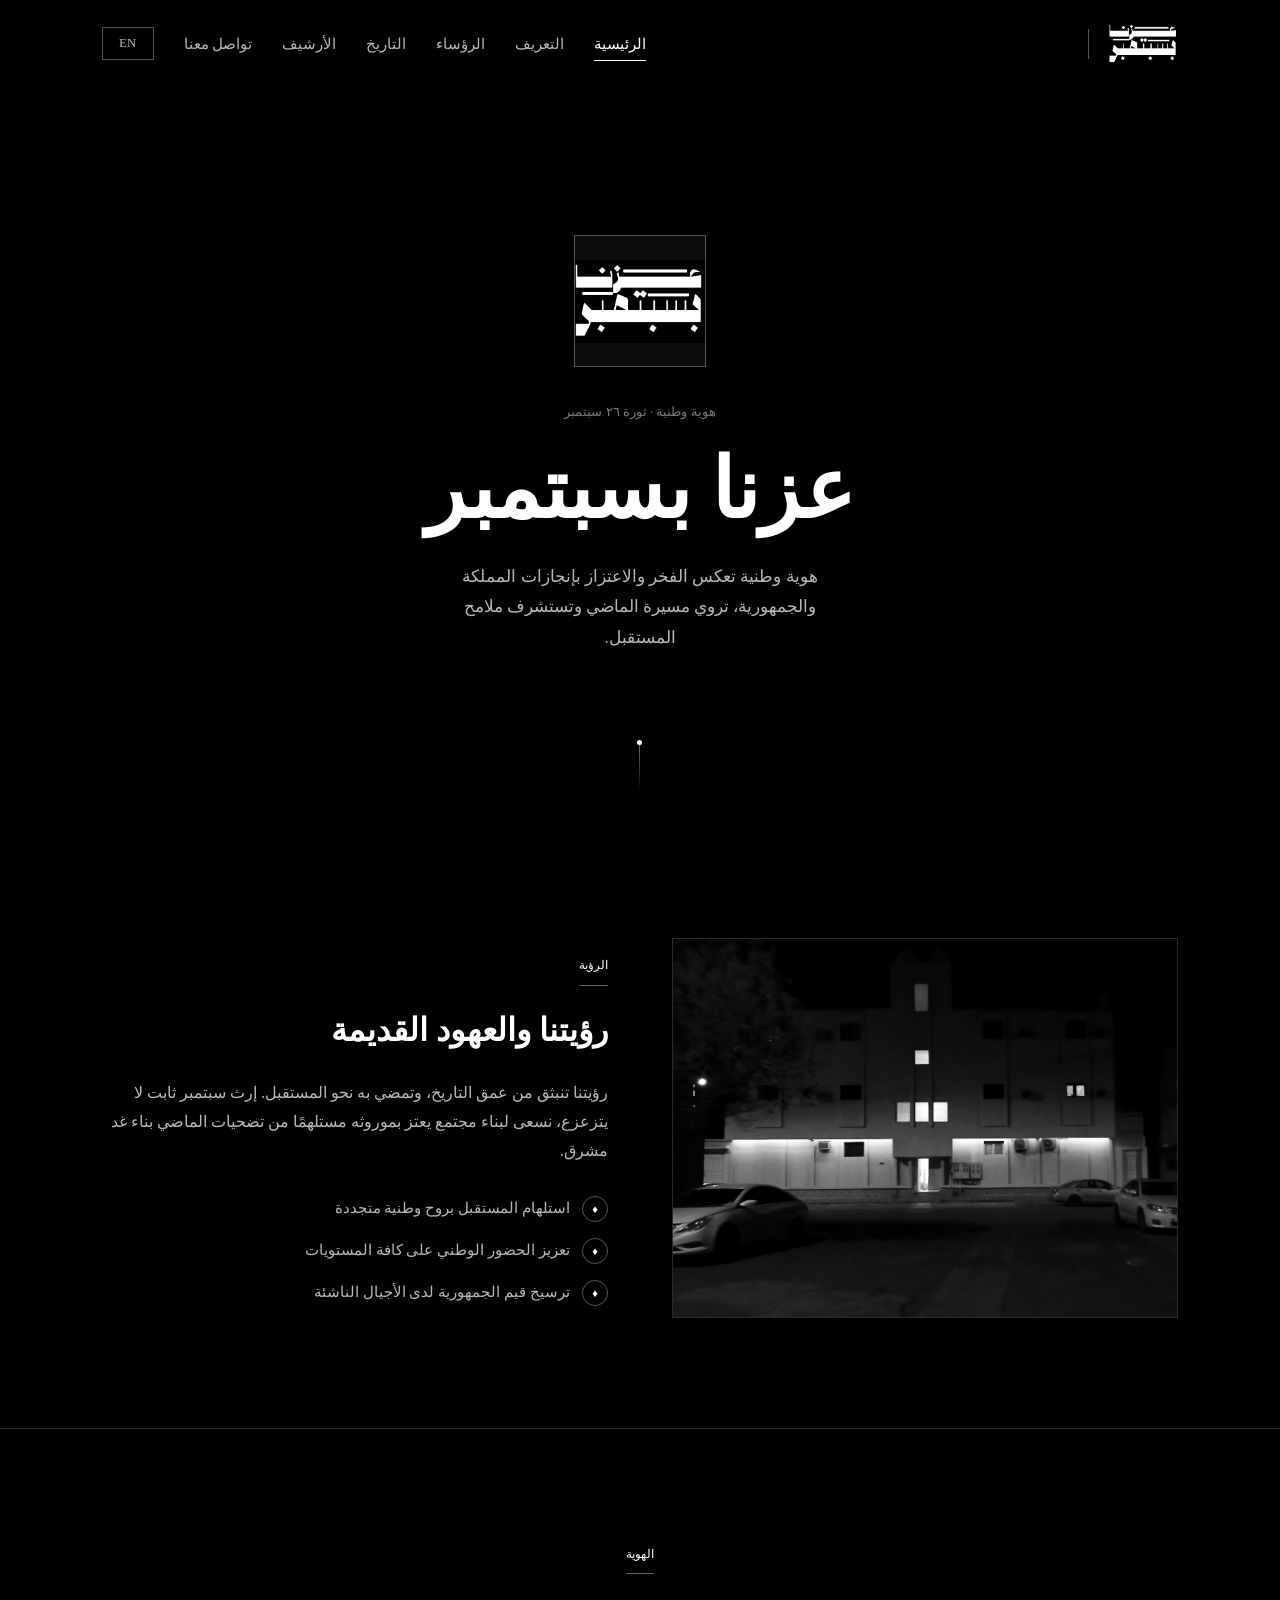
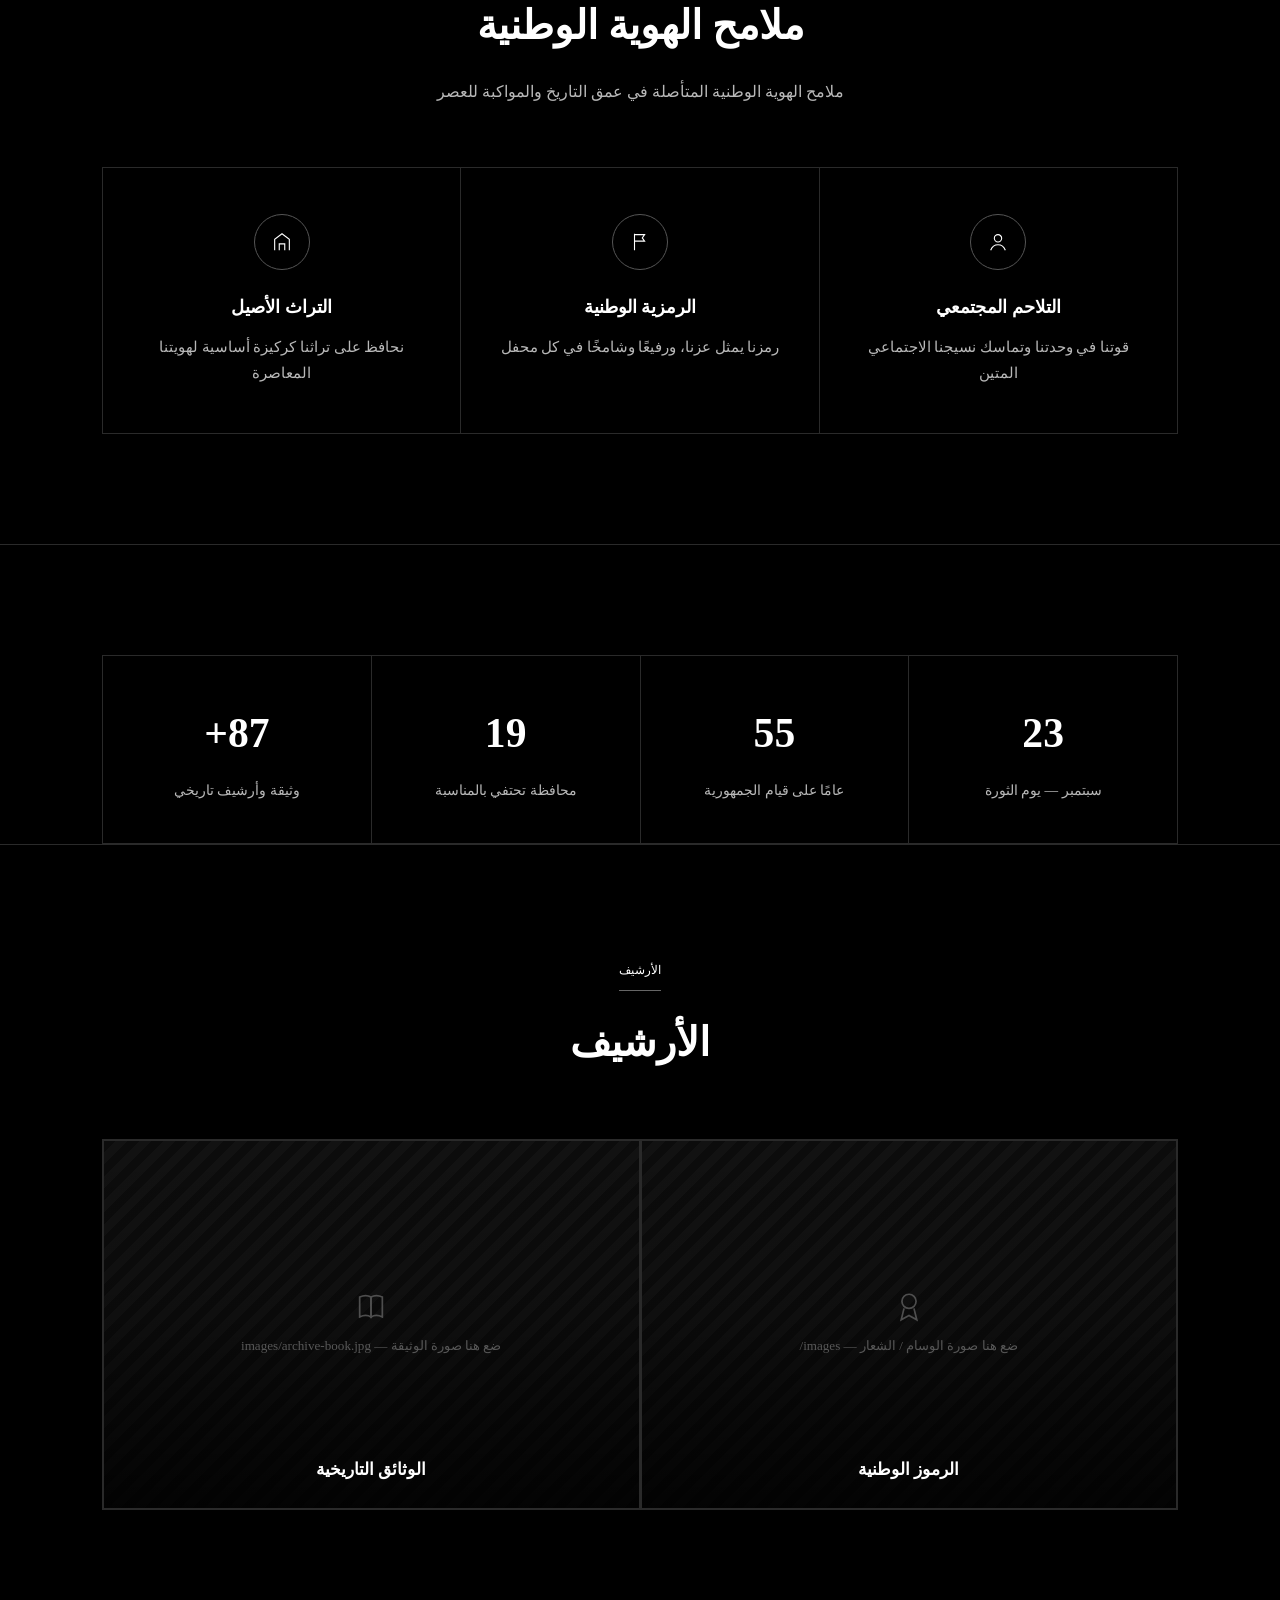
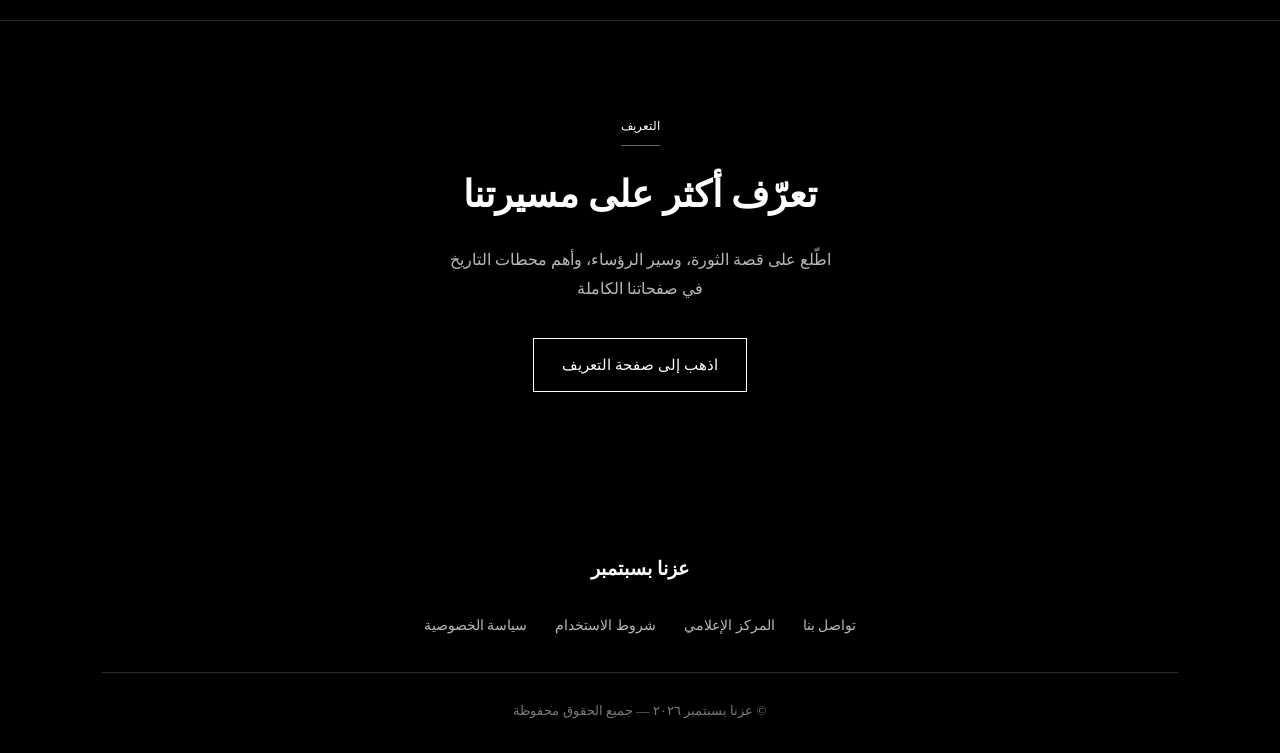
==== index.html @ acb082b2 "Add files via upload" ====
<!DOCTYPE html>
<html lang="ar" dir="rtl">
<head>
<meta charset="UTF-8">
<meta name="viewport" content="width=device-width, initial-scale=1.0">
<title data-ar="عزنا بسبتمبر" data-en="Our September Pride">عزنا بسبتمبر</title>
<meta name="description"
      data-ar="عزنا بسبتمبر — هوية وطنية تعكس الفخر والاعتزاز بإنجازات المملكة والجمهورية, تروي مسيرة الماضي وتستشرف ملامح المستقبل"
      data-en="Our September Pride — a national identity reflecting pride in the achievements of the revolution and the kingdom, telling the story of the past and looking to the future"
      content="عزنا بسبتمبر — هوية وطنية تعكس الفخر والاعتزاز بإنجازات المملكة والجمهورية, تروي مسيرة الماضي وتستشرف ملامح المستقبل">
<link rel="stylesheet" href="css/style.css">
<script>
(function(){
  var ICONS = {
    building: '<rect x="3" y="9" width="18" height="12"/><path d="M3 9 12 3l9 6"/>',
    medal: '<circle cx="12" cy="8" r="5"/><path d="m8.5 13-2 8 5.5-3 5.5 3-2-8"/>',
    book: '<path d="M4 5c3-1.5 5.5-1.5 8 0v14c-2.5-1.5-5-1.5-8 0Z"/><path d="M20 5c-3-1.5-5.5-1.5-8 0v14c2.5-1.5 5-1.5 8 0Z"/>',
    flag: '<path d="M6 3v18"/><path d="M6 4h11l-2.5 3.5L17 11H6"/>',
    people: '<path d="M4 21c1.5-4 4.5-6 8-6s6.5 2 8 6"/><circle cx="12" cy="8" r="4"/>',
    doc: '<rect x="3" y="4" width="18" height="16" rx="1"/><path d="M3 15l5-5 4 4 5-6 4 5"/>',
    logo: '<path d="M12 2 3 6v6c0 5 4 8.5 9 10 5-1.5 9-5 9-10V6l-9-4Z"/><path d="m9 12 2 2 4-4"/>',
    person: '<circle cx="12" cy="8" r="4"/><path d="M4 21c1.6-4.5 4.8-7 8-7s6.4 2.5 8 7"/>'
  };
  function svgIcon(key, size){
    var p = ICONS[key] || ICONS.doc;
    var s = size || 34;
    return '<svg viewBox="0 0 24 24" fill="none" stroke="currentColor" stroke-width="1.2" width="' + s + '" height="' + s + '">' + p + '</svg>';
  }
  function lang(){
    return window.currentLang || (localStorage.getItem('site-lang') === 'en' ? 'en' : 'ar');
  }
  /* generic placeholder box: used when a content photo is missing */
  window.imgFallback = function(img, opts){
    opts = opts || {};
    var div = document.createElement('div');
    div.className = 'img-placeholder';
    if (opts.ratio) div.style.aspectRatio = opts.ratio;
    div.innerHTML = svgIcon(opts.icon, 34);
    var span = document.createElement('span');
    span.setAttribute('data-ar', opts.ar || '');
    span.setAttribute('data-en', opts.en || opts.ar || '');
    span.textContent = lang() === 'en' ? (opts.en || opts.ar || '') : (opts.ar || '');
    div.appendChild(span);
    if (img && img.replaceWith) img.replaceWith(div);
  };
  /* small header / hero logo mark: just swap in an icon, no box */
  window.logoFallback = function(img){
    if (img && img.parentElement) img.parentElement.innerHTML = svgIcon('logo', 20);
  };
  /* round president photo: swap in a person icon */
  window.personPhotoFallback = function(img){
    if (img && img.parentElement){
      img.parentElement.innerHTML = svgIcon('person', 40);
      var svg = img.parentElement.querySelector('svg');
      if (svg){ svg.style.margin = '36px auto'; svg.style.display = 'block'; svg.style.color = 'var(--text-dim)'; }
    }
  };
  /* small flag chip: just hide it if the flag image is missing */
  window.flagFallback = function(img){
    if (img && img.parentElement) img.parentElement.style.display = 'none';
  };
  /* hero logo video: fall back to the still image if the clip can't load */
  window.heroVideoFallback = function(video){
    if (video) video.style.display = 'none';
    var img = document.getElementById('hero-logo-img');
    if (img) img.style.display = 'block';
  };
})();
</script>
</head>
<body>

<header class="topbar">
  <div class="wrap header-flex">
    <div class="brand-cluster">
      <a href="index.html" class="brand-logo-link">
        <span class="brand-logo">
          <img src="images/logo.png" alt="شعار عزنا بسبتمبر" data-alt-ar="شعار عزنا بسبتمبر" data-alt-en="Our September Pride logo" loading="lazy"
               onerror="logoFallback(this)">
        </span>
      </a>
      <span class="header-divider" aria-hidden="true"></span>
    </div>

    <div class="nav-cluster">
      <ul class="nav-group">
        <li><a href="index.html" class="nav-link" data-ar="الرئيسية" data-en="Home">الرئيسية</a></li>
        <li><a href="about.html" class="nav-link" data-ar="التعريف" data-en="About">التعريف</a></li>
        <li><a href="presidents.html" class="nav-link" data-ar="الرؤساء" data-en="Presidents">الرؤساء</a></li>
        <li><a href="history.html" class="nav-link" data-ar="التاريخ" data-en="History">التاريخ</a></li>
        <li><a href="archive.html" class="nav-link" data-ar="الأرشيف" data-en="Archive">الأرشيف</a></li>
        <li><a href="contact.html" class="nav-link" data-ar="تواصل معنا" data-en="Contact">تواصل معنا</a></li>
      </ul>
      <button class="lang-toggle" id="lang-toggle" type="button" aria-label="Switch language / تبديل اللغة">EN</button>
      <button class="nav-toggle" aria-label="فتح القائمة" aria-expanded="false"><span></span></button>
    </div>

    <nav class="nav">
      <a href="index.html" class="nav-link" data-ar="الرئيسية" data-en="Home">الرئيسية</a>
      <a href="about.html" class="nav-link" data-ar="التعريف" data-en="About">التعريف</a>
      <a href="presidents.html" class="nav-link" data-ar="الرؤساء" data-en="Presidents">الرؤساء</a>
      <a href="history.html" class="nav-link" data-ar="التاريخ" data-en="History">التاريخ</a>
      <a href="archive.html" class="nav-link" data-ar="الأرشيف" data-en="Archive">الأرشيف</a>
      <a href="contact.html" class="nav-link" data-ar="تواصل معنا" data-en="Contact">تواصل معنا</a>
    </nav>
  </div>
</header>

<main>

  <!-- ---------- hero ---------- -->
  <section class="hero">

    <div class="sparkle-field" data-sparkle-count="14" aria-hidden="true"></div>

    <span class="hero-logo">
      <video class="hero-logo-media" autoplay muted playsinline poster="images/logo.png"
             onerror="heroVideoFallback(this)">
        <source src="images/logo-animation.mp4" type="video/mp4">
      </video>
      <img id="hero-logo-img" class="hero-logo-media" src="images/logo.png" alt="شعار عزنا بسبتمبر"
           data-alt-ar="شعار عزنا بسبتمبر" data-alt-en="Our September Pride logo" style="display:none"
           onerror="imgFallback(this,{icon:'logo',ratio:'1/1',ar:'ضع هنا الشعار (فيديو mp4 أو صورة) — images/logo.png',en:'Add your logo here (mp4 video or image) — images/logo.png'})">
    </span>

    <span class="hero-eyebrow" data-ar="هوية وطنية · ثورة ٢٦ سبتمبر" data-en="National Identity · September 26 Revolution">هوية وطنية · ثورة ٢٦ سبتمبر</span>
    <h1 data-ar="عزنا بسبتمبر" data-en="September Of Glory">عزنا بسبتمبر</h1>
    <p class="lead" data-ar="هوية وطنية تعكس الفخر والاعتزاز بإنجازات المملكة والجمهورية، تروي مسيرة الماضي وتستشرف ملامح المستقبل."
       data-en="A national identity reflecting pride in the achievements of the revolution and the kingdom, telling the story of the past and looking toward the future.">
       هوية وطنية تعكس الفخر والاعتزاز بإنجازات المملكة والجمهورية، تروي مسيرة الماضي وتستشرف ملامح المستقبل.
    </p>
    <span class="hero-scroll" aria-hidden="true"></span>
  </section>

  <!-- ---------- الرؤية ---------- -->
  <section class="section" id="vision">
    <div class="wrap split reveal">
      <div class="split-media">
        <img src="images/vision-building.jpg" alt="مبنى وطني يرمز إلى الجمهورية"
             data-alt-ar="مبنى وطني يرمز إلى الجمهورية" data-alt-en="A national building symbolizing the republic" loading="lazy"
             onerror="imgFallback(this,{icon:'building',ratio:'4/3',ar:'ضع هنا صورة المبنى / الرمز الوطني — images/vision-building.jpg',en:'Add a building / national symbol photo here — images/vision-building.jpg'})">
      </div>
      <div class="split-body">
        <span class="eyebrow" data-ar="الرؤية" data-en="Vision">الرؤية</span>
        <h3 data-ar="رؤيتنا والعهود القديمة" data-en="Our vision springs from the depths of history">رؤيتنا والعهود القديمة</h3>
        <p data-ar="رؤيتنا تنبثق من عمق التاريخ، وتمضي به نحو المستقبل. إرث سبتمبر ثابت لا يتزعزع، نسعى لبناء مجتمع يعتز بموروثه مستلهمًا من تضحيات الماضي بناء غد مشرق."
           data-en="Our vision springs from the depths of history and carries it forward into the future. The legacy of September stands firm and unshaken; we strive to build a society proud of its heritage, drawing on the sacrifices of the past to build a brighter tomorrow.">
           رؤيتنا تنبثق من عمق التاريخ، وتمضي به نحو المستقبل. إرث سبتمبر ثابت لا يتزعزع، نسعى لبناء مجتمع يعتز بموروثه مستلهمًا من تضحيات الماضي بناء غد مشرق.
        </p>
        <ul class="check-list">
          <li><span class="dot">♦</span><span data-ar="استلهام المستقبل بروح وطنية متجددة" data-en="Shaping the future with a renewed national spirit">استلهام المستقبل بروح وطنية متجددة</span></li>
          <li><span class="dot">♦</span><span data-ar="تعزيز الحضور الوطني على كافة المستويات" data-en="Strengthening national presence at every level">تعزيز الحضور الوطني على كافة المستويات</span></li>
          <li><span class="dot">♦</span><span data-ar="ترسيخ قيم الجمهورية لدى الأجيال الناشئة" data-en="Instilling republican values in the rising generations">ترسيخ قيم الجمهورية لدى الأجيال الناشئة</span></li>
        </ul>
      </div>
    </div>
  </section>

  <!-- ---------- الهوية ---------- -->
  <section class="section" id="identity">
    <div class="wrap">
      <div class="section-head reveal">
        <span class="eyebrow" data-ar="الهوية" data-en="Identity">الهوية</span>
        <h2 data-ar="ملامح الهوية الوطنية" data-en="Features of National Identity">ملامح الهوية الوطنية</h2>
        <p data-ar="ملامح الهوية الوطنية المتأصلة في عمق التاريخ والمواكبة للعصر" data-en="Features of a national identity rooted deep in history and in step with the times">ملامح الهوية الوطنية المتأصلة في عمق التاريخ والمواكبة للعصر</p>
      </div>

      <div class="grid-3 reveal-stagger">
        <div class="card">
          <div class="card-icon">
            <svg viewBox="0 0 24 24" fill="none" stroke="currentColor" stroke-width="1.2"><path d="M12 12a4 4 0 1 0 0-8 4 4 0 0 0 0 8Z"/><path d="M4 21c1.5-4 4.5-6 8-6s6.5 2 8 6"/></svg>
          </div>
          <h3 data-ar="التلاحم المجتمعي" data-en="Social Cohesion">التلاحم المجتمعي</h3>
          <p data-ar="قوتنا في وحدتنا وتماسك نسيجنا الاجتماعي المتين" data-en="Our strength lies in our unity and the resilience of our social fabric">قوتنا في وحدتنا وتماسك نسيجنا الاجتماعي المتين</p>
        </div>
        <div class="card">
          <div class="card-icon">
            <svg viewBox="0 0 24 24" fill="none" stroke="currentColor" stroke-width="1.2"><path d="M6 3v18"/><path d="M6 4h11l-2.5 3.5L17 11H6"/></svg>
          </div>
          <h3 data-ar="الرمزية الوطنية" data-en="National Symbolism">الرمزية الوطنية</h3>
          <p data-ar="رمزنا يمثل عزنا، ورفيعًا وشامخًا في كل محفل" data-en="Our emblem represents our pride, held high and proud on every occasion">رمزنا يمثل عزنا، ورفيعًا وشامخًا في كل محفل</p>
        </div>
        <div class="card">
          <div class="card-icon">
            <svg viewBox="0 0 24 24" fill="none" stroke="currentColor" stroke-width="1.2"><path d="M4 21V9l8-6 8 6v12"/><path d="M9 21v-7h6v7"/></svg>
          </div>
          <h3 data-ar="التراث الأصيل" data-en="Authentic Heritage">التراث الأصيل</h3>
          <p data-ar="نحافظ على تراثنا كركيزة أساسية لهويتنا المعاصرة" data-en="We preserve our heritage as a cornerstone of our contemporary identity">نحافظ على تراثنا كركيزة أساسية لهويتنا المعاصرة</p>
        </div>
      </div>
    </div>
  </section>

  <!-- ---------- stats ---------- -->
  <section class="section" style="padding-bottom:0">
    <div class="wrap reveal">
      <div class="stats">
        <div class="stat">
          <span class="stat-num" data-count="26">٠</span>
          <p class="stat-label" data-ar="سبتمبر — يوم الثورة" data-en="September — Revolution Day">سبتمبر — يوم الثورة</p>
        </div>
        <div class="stat">
          <span class="stat-num" data-count="63">٠</span>
          <p class="stat-label" data-ar="عامًا على قيام الجمهورية" data-en="years since the founding of the Republic">عامًا على قيام الجمهورية</p>
        </div>
        <div class="stat">
          <span class="stat-num" data-count="22">٠</span>
          <p class="stat-label" data-ar="محافظة تحتفي بالمناسبة" data-en="governorates celebrating the occasion">محافظة تحتفي بالمناسبة</p>
        </div>
        <div class="stat">
          <span class="stat-num" data-count="100" data-suffix="+">٠</span>
          <p class="stat-label" data-ar="وثيقة وأرشيف تاريخي" data-en="historical documents and archives">وثيقة وأرشيف تاريخي</p>
        </div>
      </div>
    </div>
  </section>

  <!-- ---------- الأرشيف (معاينة) ---------- -->
  <section class="section" id="archive-preview">
    <div class="wrap">
      <div class="section-head reveal">
        <span class="eyebrow" data-ar="الأرشيف" data-en="Archive">الأرشيف</span>
        <h2 data-ar="الأرشيف" data-en="Archive">الأرشيف</h2>
      </div>

      <div class="grid-2 reveal-stagger">
        <a href="archive.html" class="media-card">
          <img src="images/" alt="الرموز الوطنية" data-alt-ar="الرموز الوطنية" data-alt-en="National Symbols" loading="lazy"
               onerror="imgFallback(this,{icon:'medal',ratio:'16/11',ar:'ضع هنا صورة الوسام / الشعار — images/',en:'Add a medal / emblem photo here — images/am.png'})">
          <span class="media-card-label" data-ar="الرموز الوطنية" data-en="National Symbols">الرموز الوطنية</span>
        </a>
        <a href="archive.html" class="media-card">
          <img src="images/archive-book.jpg" alt="الوثائق التاريخية" data-alt-ar="الوثائق التاريخية" data-alt-en="Historical Documents" loading="lazy"
               onerror="imgFallback(this,{icon:'book',ratio:'16/11',ar:'ضع هنا صورة الوثيقة — images/archive-book.jpg',en:'Add a document photo here — images/archive-book.jpg'})">
          <span class="media-card-label" data-ar="الوثائق التاريخية" data-en="Historical Documents">الوثائق التاريخية</span>
        </a>
      </div>
    </div>
  </section>

  <!-- ---------- CTA ---------- -->
  <section class="cta-band reveal">
    <span class="eyebrow" data-ar="التعريف" data-en="About">التعريف</span>
    <h2 data-ar="تعرّف أكثر على مسيرتنا" data-en="Learn more about our journey">تعرّف أكثر على مسيرتنا</h2>
    <p data-ar="اطّلع على قصة الثورة، وسير الرؤساء، وأهم محطات التاريخ في صفحاتنا الكاملة" data-en="Explore the story of the revolution, the lives of our presidents, and the key milestones of our history in our full pages">اطّلع على قصة الثورة، وسير الرؤساء، وأهم محطات التاريخ في صفحاتنا الكاملة</p>
    <a href="about.html" class="btn btn-accent" data-ar="اذهب إلى صفحة التعريف" data-en="Go to the About page">اذهب إلى صفحة التعريف</a>
  </section>

</main>

<footer>
  <div class="wrap">
    <div class="footer-brand" data-ar="عزنا بسبتمبر" data-en="Our September Pride">عزنا بسبتمبر</div>
    <ul class="footer-links">
      <li><a href="contact.html" data-ar="تواصل بنا" data-en="Contact Us">تواصل بنا</a></li>
      <li><a href="#" data-ar="المركز الإعلامي" data-en="Media Center">المركز الإعلامي</a></li>
      <li><a href="#" data-ar="شروط الاستخدام" data-en="Terms of Use">شروط الاستخدام</a></li>
      <li><a href="#" data-ar="سياسة الخصوصية" data-en="Privacy Policy">سياسة الخصوصية</a></li>
    </ul>
    <div class="footer-bottom" data-ar="© عزنا بسبتمبر ٢٠٢٦ — جميع الحقوق محفوظة" data-en="© Our September Pride 2026 — All rights reserved">© عزنا بسبتمبر ٢٠٢٦ — جميع الحقوق محفوظة</div>
  </div>
</footer>

<script src="js/script.js"></script>
</body>
</html>
---- css/style.css ----
/* ===========================================================
   عزنا بسبتمبر — Shared stylesheet
   =========================================================== */

:root{
  --bg:            #000000;
  --bg-panel:      #0c0c0c;
  --bg-panel-2:    #121212;
  --border:        #2a2a2a;
  --border-hover:  #555555;
  --text:          #ffffff;
  --text-muted:    #b8b8b8;
  --text-dim:      #7a7a7a;
  --accent:        #ffffff;
  --accent-dim:    rgba(255,255,255,.4);

  --font-display: 'Times New Roman', Times, 'Traditional Arabic', serif;
  --font-body:    'Times New Roman', Times, 'Traditional Arabic', serif;

  --container: 1140px;
  --radius: 2px;
  --dur: .6s;
  --ease: cubic-bezier(.22,.8,.28,1);
}

*,*::before,*::after{ box-sizing:border-box; }

html{ scroll-behavior:smooth; }

@media (prefers-reduced-motion: reduce){
  html{ scroll-behavior:auto; }
  *,*::before,*::after{ animation-duration:.001ms !important; animation-iteration-count:1 !important; transition-duration:.001ms !important; scroll-behavior:auto !important; }
}

body{
  margin:0;
  background:var(--bg);
  color:var(--text);
  font-family:var(--font-body);
  font-weight:400;
  line-height:1.8;
  direction:rtl;
  -webkit-font-smoothing:antialiased;
  overflow-x:hidden;
}

img{ max-width:100%; display:block; }

a{ color:inherit; text-decoration:none; }

::selection{ background:var(--accent); color:#0a0a0a; }

:focus-visible{
  outline:2px solid var(--accent);
  outline-offset:3px;
}

.wrap{
  max-width:var(--container);
  margin:0 auto;
  padding:0 32px;
}

h1,h2,h3,h4{
  font-family:var(--font-display);
  font-weight:800;
  margin:0;
  letter-spacing:0;
}

p{ margin:0; }

/* ---------- top bar ---------- */

.topbar{
  position:fixed;
  inset:0 0 auto 0;
  z-index:100;
  background:rgba(0,0,0,.72);
  backdrop-filter:blur(10px);
  -webkit-backdrop-filter:blur(10px);
  border-bottom:1px solid transparent;
  transition:border-color .4s var(--ease), background .4s var(--ease);
}
.topbar.is-scrolled{
  border-bottom-color:var(--border);
  background:rgba(0,0,0,.92);
}

.topbar .wrap{
  height:88px;
}

.header-flex{
  display:flex;
  align-items:center;
  justify-content:space-between;
  gap:20px;
}

.brand-cluster{
  display:flex;
  align-items:center;
  gap:20px;
  flex:none;
}

.brand-logo-link{
  display:flex;
  flex:none;
}
.brand-logo{
  display:inline-flex;
  align-items:center;
}
.brand-logo img{
  display:block;
  height:44px;
  width:auto;
  max-width:170px;
  object-fit:contain;
}
.brand-logo svg{ width:22px; height:22px; color:var(--text-dim); }

.header-divider{
  flex:none;
  width:1px;
  height:30px;
  background:var(--border-hover);
}

.nav-cluster{
  display:flex;
  align-items:center;
  gap:16px;
  flex:none;
}

.nav-group{
  display:flex;
  align-items:center;
  gap:2px;
  list-style:none;
  margin:0; padding:0;
}

.nav-link{
  display:block;
  padding:10px 14px;
  font-size:.92rem;
  color:var(--text-muted);
  border-radius:var(--radius);
  position:relative;
  white-space:nowrap;
  transition:color .25s var(--ease);
}
.nav-link::after{
  content:'';
  position:absolute;
  right:14px; left:14px; bottom:6px;
  height:1px;
  background:var(--accent);
  transform:scaleX(0);
  transform-origin:left;
  transition:transform .35s var(--ease);
}
.nav-link:hover,.nav-link.is-active{ color:var(--text); }
.nav-link:hover::after,.nav-link.is-active::after{ transform:scaleX(1); }

.lang-toggle{
  flex:none;
  border:1px solid var(--border-hover);
  background:transparent;
  color:var(--text-muted);
  font-family:var(--font-display);
  font-size:.8rem;
  letter-spacing:.02em;
  padding:8px 16px;
  cursor:pointer;
  transition:color .25s var(--ease), border-color .25s var(--ease);
}
.lang-toggle:hover{ color:var(--text); border-color:var(--text); }

/* mobile overlay nav — hidden on desktop, replaced by .nav-group */
.nav{
  display:none;
  list-style:none;
  margin:0; padding:0;
}

.nav-toggle{
  display:none;
  flex:none;
  width:40px; height:40px;
  border:1px solid var(--border);
  background:transparent;
  color:var(--text);
  align-items:center;
  justify-content:center;
  cursor:pointer;
}
.nav-toggle span{
  position:relative;
  width:16px; height:1px;
  background:var(--text);
}
.nav-toggle span::before,.nav-toggle span::after{
  content:'';
  position:absolute; right:0; left:0;
  height:1px; background:var(--text);
  transition:transform .3s var(--ease);
}
.nav-toggle span::before{ top:-5px; }
.nav-toggle span::after{ top:5px; }


/* ---------- hero ---------- */

.hero{
  min-height:92vh;
  display:flex;
  flex-direction:column;
  align-items:center;
  justify-content:center;
  text-align:center;
  padding:140px 32px 80px;
  position:relative;
}

/* ---------- gentle falling sparkles (reusable) ----------
   Usage: add  <div class="sparkle-field" data-sparkle-count="14" aria-hidden="true"></div>
   as the FIRST child of any element with position:relative (or add
   position:relative to it) and script.js will populate it with that
   many softly falling, twinkling dots. Keep the count modest (10–18)
   so it stays a quiet accent, not a snowstorm. */
.sparkle-field{
  position:absolute;
  inset:0;
  overflow:hidden;
  pointer-events:none;
  z-index:-1;
}
.sparkle{
  position:absolute;
  top:-4%;
  border-radius:50%;
  background:rgba(255,255,255,.9);
  box-shadow:0 0 6px 1px rgba(255,255,255,.35);
  opacity:0;
  animation-name:sparkle-fall;
  animation-timing-function:linear;
  animation-iteration-count:infinite;
}
@keyframes sparkle-fall{
  0%{ top:-4%; opacity:0; transform:translateX(0) scale(.5); }
  10%{ opacity:.85; }
  50%{ transform:translateX(8px) scale(1); }
  88%{ opacity:.5; }
  100%{ top:104%; opacity:0; transform:translateX(-6px) scale(.75); }
}

.hero-logo{
  width:132px;
  height:132px;
  margin-bottom:34px;
  border:1px solid var(--border-hover);
  display:grid;
  place-items:center;
  overflow:hidden;
  opacity:0;
  animation:rise 1s var(--ease) 0s forwards;
}
.hero-logo-media{
  width:100%;
  height:100%;
  object-fit:contain;
  background:var(--bg-panel);
}

.hero-eyebrow{
  font-size:.8rem;
  color:var(--text-dim);
  margin-bottom:22px;
  opacity:0;
  animation:rise .8s var(--ease) .1s forwards;
}

.hero h1{
  font-size:clamp(2.6rem, 7vw, 5.2rem);
  line-height:1.08;
  max-width:16ch;
  opacity:0;
  animation:rise 1s var(--ease) .25s forwards;
}

.hero p.lead{
  margin-top:26px;
  max-width:46ch;
  color:var(--text-muted);
  font-size:1.05rem;
  opacity:0;
  animation:rise 1s var(--ease) .45s forwards;
}

.hero-scroll{
  position:absolute;
  bottom:36px; right:50%;
  transform:translateX(50%);
  width:1px; height:52px;
  background:linear-gradient(var(--text-dim), transparent);
  opacity:0;
  animation:rise .8s var(--ease) .8s forwards;
}
.hero-scroll::after{
  content:'';
  position:absolute; top:0; right:-2px;
  width:5px; height:5px;
  border-radius:50%;
  background:var(--accent);
  animation:scrollDot 2.2s ease-in-out infinite;
}

@keyframes rise{
  from{ opacity:0; transform:translateY(18px); }
  to{ opacity:1; transform:translateY(0); }
}
@keyframes scrollDot{
  0%{ transform:translateY(0); opacity:1; }
  80%{ opacity:0; }
  100%{ transform:translateY(46px); opacity:0; }
}

/* ---------- page header (inner pages) ---------- */

.page-header{
  padding:170px 32px 70px;
  text-align:center;
  border-bottom:1px solid var(--border);
}
.page-header .hero-eyebrow{ animation-delay:.05s; }
.page-header h1{
  font-size:clamp(2.1rem, 5vw, 3.2rem);
  opacity:0;
  animation:rise .9s var(--ease) .15s forwards;
}
.page-header p.lead{
  opacity:0;
  animation:rise .9s var(--ease) .3s forwards;
  margin:20px auto 0;
  max-width:52ch;
  color:var(--text-muted);
}

/* ---------- reveal on scroll ---------- */

.reveal{
  opacity:0;
  transform:translateY(28px);
  transition:opacity .8s var(--ease), transform .8s var(--ease);
}
.reveal.is-visible{
  opacity:1;
  transform:translateY(0);
}
.reveal-stagger > *{
  opacity:0;
  transform:translateY(22px);
  transition:opacity .7s var(--ease), transform .7s var(--ease);
}
.reveal-stagger.is-visible > *{ opacity:1; transform:translateY(0); }
.reveal-stagger.is-visible > *:nth-child(1){ transition-delay:.05s; }
.reveal-stagger.is-visible > *:nth-child(2){ transition-delay:.15s; }
.reveal-stagger.is-visible > *:nth-child(3){ transition-delay:.25s; }
.reveal-stagger.is-visible > *:nth-child(4){ transition-delay:.35s; }
.reveal-stagger.is-visible > *:nth-child(5){ transition-delay:.45s; }
.reveal-stagger.is-visible > *:nth-child(6){ transition-delay:.55s; }

/* ---------- section shell ---------- */

.section{
  padding:110px 32px;
  border-bottom:1px solid var(--border);
}
.section-head{
  text-align:center;
  max-width:640px;
  margin:0 auto 60px;
}
.section-head h2{
  font-size:clamp(1.7rem, 3.4vw, 2.5rem);
}
.section-head p{
  margin-top:16px;
  color:var(--text-muted);
}
.eyebrow{
  display:inline-block;
  font-size:.78rem;
  color:var(--accent);
  margin-bottom:16px;
  padding-bottom:8px;
  border-bottom:1px solid var(--accent-dim);
}

/* ---------- split (image / text) ---------- */

.split{
  display:grid;
  grid-template-columns:1fr 1fr;
  gap:64px;
  align-items:center;
}
.split.is-reversed{ direction:ltr; }
.split.is-reversed > *{ direction:rtl; }

.split-media{
  position:relative;
  border:1px solid var(--border);
  overflow:hidden;
}
.split-media img{
  width:100%; height:100%;
  object-fit:cover;
  aspect-ratio:4/3;
  filter:grayscale(1) contrast(1.05);
  transition:transform 1.4s var(--ease), filter .6s ease;
}
.split-media:hover img{ transform:scale(1.05); filter:grayscale(.4) contrast(1.05); }

.split-body h3{
  font-size:clamp(1.5rem, 3vw, 2rem);
  margin-bottom:20px;
}
.split-body p{ color:var(--text-muted); }

.check-list{
  list-style:none;
  margin:28px 0 0;
  padding:0;
  display:flex;
  flex-direction:column;
  gap:14px;
}
.check-list li{
  display:flex;
  align-items:flex-start;
  gap:12px;
  color:var(--text-muted);
  font-size:.96rem;
}
.check-list .dot{
  flex:none;
  width:26px; height:26px;
  border:1px solid var(--border-hover);
  border-radius:50%;
  display:grid;
  place-items:center;
  color:var(--accent);
  font-size:.7rem;
  margin-top:2px;
}

/* ---------- image placeholder ---------- */

.img-placeholder{
  width:100%; height:100%;
  aspect-ratio:4/3;
  display:flex;
  flex-direction:column;
  align-items:center;
  justify-content:center;
  gap:10px;
  background:
    linear-gradient(135deg, var(--bg-panel) 25%, var(--bg-panel-2) 25%, var(--bg-panel-2) 50%, var(--bg-panel) 50%, var(--bg-panel) 75%, var(--bg-panel-2) 75%, var(--bg-panel-2));
  background-size:24px 24px;
  color:var(--text-dim);
  text-align:center;
  font-size:.82rem;
  padding:20px;
}
.img-placeholder svg{ width:34px; height:34px; opacity:.6; }

/* ---------- card grid ---------- */

.grid-3{
  display:grid;
  grid-template-columns:repeat(3,1fr);
  gap:1px;
  background:var(--border);
  border:1px solid var(--border);
}
.grid-2{
  display:grid;
  grid-template-columns:repeat(2,1fr);
  gap:1px;
  background:var(--border);
  border:1px solid var(--border);
}

.card{
  background:var(--bg);
  padding:46px 32px;
  text-align:center;
  transition:background .35s var(--ease);
}
.card:hover{ background:var(--bg-panel); }
.card-icon{
  width:56px; height:56px;
  margin:0 auto 22px;
  border:1px solid var(--border-hover);
  border-radius:50%;
  display:grid;
  place-items:center;
  color:var(--accent);
  transition:border-color .3s var(--ease), transform .3s var(--ease);
}
.card:hover .card-icon{ border-color:var(--accent); transform:translateY(-3px); }
.card-icon svg{ width:22px; height:22px; }
.card h3{
  font-size:1.1rem;
  margin-bottom:10px;
}
.card p{ color:var(--text-muted); font-size:.92rem; }

/* ---------- media card (archive-style) ---------- */

.media-card{
  position:relative;
  border:1px solid var(--border);
  aspect-ratio:16/11;
  overflow:hidden;
  display:block;
}
.media-card img{
  width:100%; height:100%;
  object-fit:cover;
  filter:grayscale(1);
  transition:transform 1.2s var(--ease), filter .5s ease;
}
.media-card:hover img{ transform:scale(1.08); filter:grayscale(.3); }
.media-card::before{
  content:'';
  position:absolute; inset:0;
  background:linear-gradient(to top, rgba(0,0,0,.82) 0%, rgba(0,0,0,.15) 55%, transparent 100%);
}
.media-card-label{
  position:absolute;
  right:0; left:0; bottom:0;
  padding:22px;
  font-family:var(--font-display);
  font-weight:700;
  font-size:1.05rem;
  text-align:center;
}

/* ---------- timeline (history page) ---------- */

.timeline{
  position:relative;
  max-width:760px;
  margin:0 auto;
  padding-top:10px;
}
.timeline::before{
  content:'';
  position:absolute;
  top:0; bottom:0; right:calc(50% - .5px);
  width:1px;
  background:var(--border);
}
.timeline-item{
  position:relative;
  width:50%;
  padding:0 44px 70px;
}
.timeline-item:nth-child(odd){ margin-right:50%; }
.timeline-item:nth-child(even){ margin-right:0; text-align:left; direction:ltr; }
.timeline-item:nth-child(even) .timeline-body{ direction:rtl; text-align:right; }
.timeline-item::before{
  content:'';
  position:absolute;
  top:6px;
  width:11px; height:11px;
  border-radius:50%;
  background:var(--bg);
  border:2px solid var(--accent);
}
.timeline-item:nth-child(odd)::before{ right:-6px; }
.timeline-item:nth-child(even)::before{ left:-6px; }
.timeline-year{
  font-family:var(--font-display);
  font-weight:800;
  color:var(--accent);
  font-size:1.1rem;
  margin-bottom:8px;
  display:block;
}
.timeline-body h3{ font-size:1.15rem; margin-bottom:8px; }
.timeline-body p{ color:var(--text-muted); font-size:.94rem; }
.timeline-media{
  border:1px solid var(--border);
  margin-bottom:16px;
  overflow:hidden;
}
.timeline-media img{
  width:100%;
  aspect-ratio:16/10;
  object-fit:cover;
  filter:grayscale(1) contrast(1.05);
  transition:transform 1.2s var(--ease), filter .5s ease;
}
.timeline-item:hover .timeline-media img{ transform:scale(1.06); filter:grayscale(.35) contrast(1.05); }
.timeline-tag{
  display:inline-block;
  font-size:.76rem;
  color:var(--text-dim);
  border:1px solid var(--border);
  padding:3px 10px;
  margin-bottom:10px;
}

/* ---------- presidents / people grid ---------- */

/* succession mini-timeline, sits above the grid */
.succession-track{
  display:flex;
  align-items:flex-start;
  gap:4px;
  position:relative;
  margin-bottom:74px;
  padding:6px 6px 0;
  overflow-x:auto;
  scrollbar-width:none;
}
.succession-track::-webkit-scrollbar{ display:none; }
.succession-track::before{
  content:'';
  position:absolute;
  top:15px; right:6px; left:6px;
  height:1px;
  background:var(--border);
}
.succession-node{
  position:relative;
  flex:1 0 108px;
  display:flex;
  flex-direction:column;
  align-items:center;
  text-align:center;
  cursor:pointer;
  background:none;
  border:none;
  color:inherit;
  font-family:var(--font-body);
  padding:0;
}
.succession-dot{
  width:18px; height:18px;
  border-radius:50%;
  border:2px solid var(--border-hover);
  background:var(--bg);
  margin-bottom:14px;
  transition:border-color .3s var(--ease), background .3s var(--ease), transform .3s var(--ease);
  position:relative;
  z-index:1;
}
.succession-node:hover .succession-dot,
.succession-node:focus-visible .succession-dot,
.succession-node.is-active .succession-dot{
  border-color:var(--text);
  background:var(--text);
  transform:scale(1.2);
}
.succession-year{
  font-family:var(--font-display);
  font-weight:700;
  font-size:.82rem;
  color:var(--text-dim);
  transition:color .3s var(--ease);
}
.succession-node:hover .succession-year,
.succession-node:focus-visible .succession-year,
.succession-node.is-active .succession-year{ color:var(--text); }
.succession-name{
  margin-top:5px;
  font-size:.72rem;
  color:var(--text-dim);
  white-space:nowrap;
  overflow:hidden;
  text-overflow:ellipsis;
  max-width:104px;
}

.people-grid{
  display:grid;
  grid-template-columns:repeat(3,1fr);
  gap:28px;
}

/* flip-in entrance, layered on top of the base .reveal-stagger fade */
.people-grid.reveal-stagger > .person-card{
  transform:perspective(900px) rotateY(10deg) translateY(20px);
  transition:opacity .8s var(--ease), transform .8s var(--ease), border-color .35s var(--ease), box-shadow .35s var(--ease);
}
.people-grid.reveal-stagger.is-visible > .person-card{
  transform:perspective(900px) rotateY(0) translateY(0);
}

.person-card{
  position:relative;
  border:1px solid var(--border);
  padding:44px 26px 34px;
  text-align:center;
}
.person-card:hover,
.person-card.is-active{
  border-color:var(--text);
  transform:translateY(-4px);
  box-shadow:0 24px 44px -26px rgba(255,255,255,.16);
}

.person-order{
  position:absolute;
  top:14px; left:14px;
  width:30px; height:30px;
  border:1px solid var(--border-hover);
  border-radius:50%;
  display:grid;
  place-items:center;
  font-family:var(--font-display);
  font-weight:700;
  font-size:.76rem;
  color:var(--text-dim);
  transition:border-color .3s var(--ease), color .3s var(--ease);
}
.person-card:hover .person-order,
.person-card.is-active .person-order{ border-color:var(--text); color:var(--text); }

.person-photo{
  width:112px; height:112px;
  margin:0 auto 18px;
  border-radius:50%;
  overflow:hidden;
  border:1px solid var(--border-hover);
}
.person-photo img{ width:100%; height:100%; object-fit:cover; filter:grayscale(1); }

.person-flag-row{
  display:flex;
  align-items:center;
  justify-content:center;
  gap:8px;
  margin-bottom:14px;
}
.person-flag{
  width:24px; height:17px;
  flex:none;
  border:1px solid var(--border-hover);
  overflow:hidden;
  display:inline-flex;
}
.person-flag img{ width:100%; height:100%; object-fit:cover; }
.person-country{
  font-size:.8rem;
  color:var(--text-dim);
  letter-spacing:.02em;
}

.person-card h3{ font-size:1.05rem; margin-bottom:6px; }
.person-role{ color:var(--accent); font-size:.85rem; margin-bottom:12px; display:block; }
.person-card p.bio{ color:var(--text-muted); font-size:.88rem; }

.person-achievements{
  list-style:none;
  margin:16px 0 0;
  padding:0;
  display:flex;
  flex-direction:column;
  gap:8px;
  text-align:right;
}
.person-achievements li{
  display:flex;
  align-items:flex-start;
  gap:8px;
  font-size:.84rem;
  color:var(--text-muted);
}
.person-achievements .dot{
  flex:none;
  width:17px; height:17px;
  margin-top:1px;
  border:1px solid var(--border-hover);
  border-radius:50%;
  display:grid;
  place-items:center;
  font-size:.58rem;
  color:var(--accent);
}

.person-term-bar{
  margin-top:20px;
  height:3px;
  background:var(--border);
  position:relative;
  overflow:hidden;
}
.person-term-bar-fill{
  position:absolute; inset:0 auto 0 0;
  width:0%;
  background:var(--text);
  transition:width 1.3s var(--ease) .2s;
}
.reveal-stagger.is-visible .person-term-bar-fill{ width:var(--fill, 0%); }

.person-term{
  margin-top:10px;
  padding-top:12px;
  font-size:.8rem;
  color:var(--text-dim);
  font-family:var(--font-display);
}

/* ---------- stats ---------- */

.stats{
  display:grid;
  grid-template-columns:repeat(4,1fr);
  gap:1px;
  background:var(--border);
  border:1px solid var(--border);
}
.stat{
  background:var(--bg);
  padding:40px 20px;
  text-align:center;
}
.stat-num{
  font-family:var(--font-display);
  font-weight:800;
  font-size:clamp(1.9rem,3.4vw,2.6rem);
  color:var(--accent);
}
.stat-label{
  margin-top:8px;
  color:var(--text-muted);
  font-size:.85rem;
}

/* ---------- CTA band ---------- */

.cta-band{
  padding:90px 32px;
  text-align:center;
}
.cta-band h2{ font-size:clamp(1.6rem,3.4vw,2.3rem); margin-bottom:18px; }
.cta-band p{ color:var(--text-muted); max-width:48ch; margin:0 auto; }
.cta-band .btn{ margin-top:34px; }

/* ---------- buttons ---------- */

.btn{
  display:inline-flex;
  align-items:center;
  gap:10px;
  padding:13px 28px;
  border:1px solid var(--text);
  color:var(--text);
  font-size:.92rem;
  background:transparent;
  cursor:pointer;
  transition:background .3s var(--ease), color .3s var(--ease), border-color .3s var(--ease);
}
.btn:hover{ background:var(--text); color:var(--bg); }
.btn.btn-accent{ border-color:var(--accent); color:var(--accent); }
.btn.btn-accent:hover{ background:var(--accent); color:#0a0a0a; }

/* ---------- form (contact) ---------- */

.form-grid{
  max-width:640px;
  margin:0 auto;
  display:grid;
  gap:20px;
}
.form-row{ display:grid; grid-template-columns:1fr 1fr; gap:20px; }
.field{ display:flex; flex-direction:column; gap:8px; text-align:right; }
.field label{ font-size:.85rem; color:var(--text-muted); }
.field input,.field textarea{
  background:var(--bg-panel);
  border:1px solid var(--border);
  color:var(--text);
  padding:13px 14px;
  font-family:var(--font-body);
  font-size:.95rem;
  resize:vertical;
  transition:border-color .25s var(--ease);
}
.field input:focus,.field textarea:focus{ outline:none; border-color:var(--accent); }
.form-note{
  margin-top:4px;
  font-size:.82rem;
  color:var(--text-dim);
}
.form-status{
  min-height:22px;
  font-size:.88rem;
  color:var(--accent);
}

.contact-info{
  display:grid;
  grid-template-columns:repeat(3,1fr);
  gap:1px;
  background:var(--border);
  border:1px solid var(--border);
  margin-bottom:70px;
}

/* ---------- footer ---------- */

footer{
  padding:70px 32px 30px;
  text-align:center;
}
.footer-brand{
  font-family:var(--font-display);
  font-weight:800;
  font-size:1.2rem;
  margin-bottom:26px;
}
.footer-links{
  display:flex;
  justify-content:center;
  flex-wrap:wrap;
  gap:28px;
  list-style:none;
  margin:0 0 34px;
  padding:0;
  font-size:.88rem;
  color:var(--text-muted);
}
.footer-links a:hover{ color:var(--text); }
.footer-bottom{
  padding-top:26px;
  border-top:1px solid var(--border);
  font-size:.82rem;
  color:var(--text-dim);
}

/* ---------- responsive ---------- */

@media (max-width:900px){
  .split{ grid-template-columns:1fr; gap:40px; }
  .split.is-reversed{ direction:rtl; }
  .grid-3,.people-grid{ grid-template-columns:repeat(2,1fr); }
  .stats{ grid-template-columns:repeat(2,1fr); }
  .contact-info{ grid-template-columns:1fr; }
}

@media (max-width:760px){
  .nav-group{ display:none; }
  .header-divider{ display:none; }
  .nav-toggle{ display:flex; }
  .nav{
    display:flex;
    position:fixed;
    inset:88px 0 0 0;
    flex-direction:column;
    align-items:stretch;
    gap:0;
    background:rgba(0,0,0,.98);
    padding:20px 32px;
    transform:translateY(-8px);
    opacity:0;
    pointer-events:none;
    transition:opacity .3s var(--ease), transform .3s var(--ease);
  }
  .nav.is-open{ opacity:1; transform:translateY(0); pointer-events:auto; }
  .nav .nav-link{ padding:16px 4px; border-bottom:1px solid var(--border); font-size:1rem; }
  .grid-3,.people-grid,.form-row,.contact-info{ grid-template-columns:1fr; }
  .succession-track{ margin-bottom:54px; }
  .succession-node{ flex-basis:88px; }
  .stats{ grid-template-columns:1fr 1fr; }
  .timeline::before{ right:6px; }
  .timeline-item,
  .timeline-item:nth-child(odd),
  .timeline-item:nth-child(even){
    width:100%;
    margin-right:0;
    padding:0 0 50px 30px;
    direction:rtl;
    text-align:right;
  }
  .timeline-item:nth-child(odd)::before,
  .timeline-item:nth-child(even)::before{ right:auto; left:1px; }
}
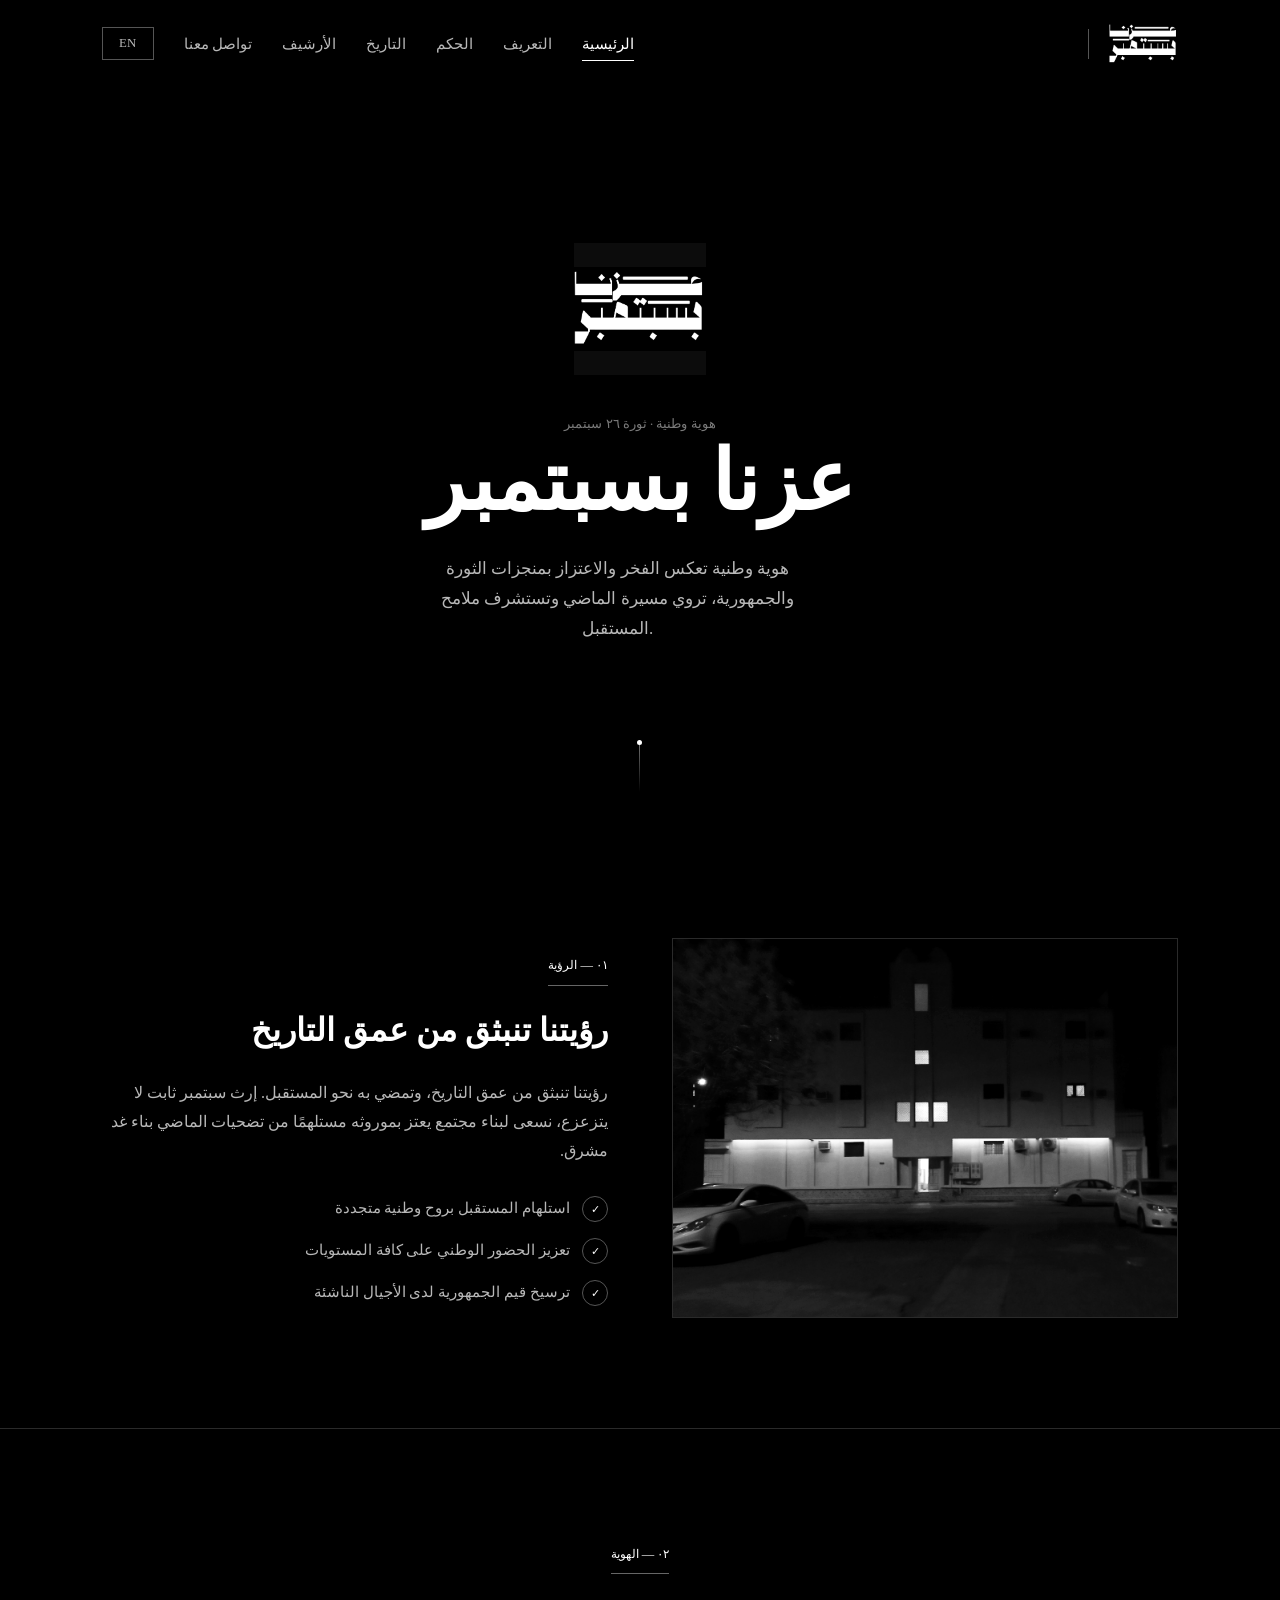
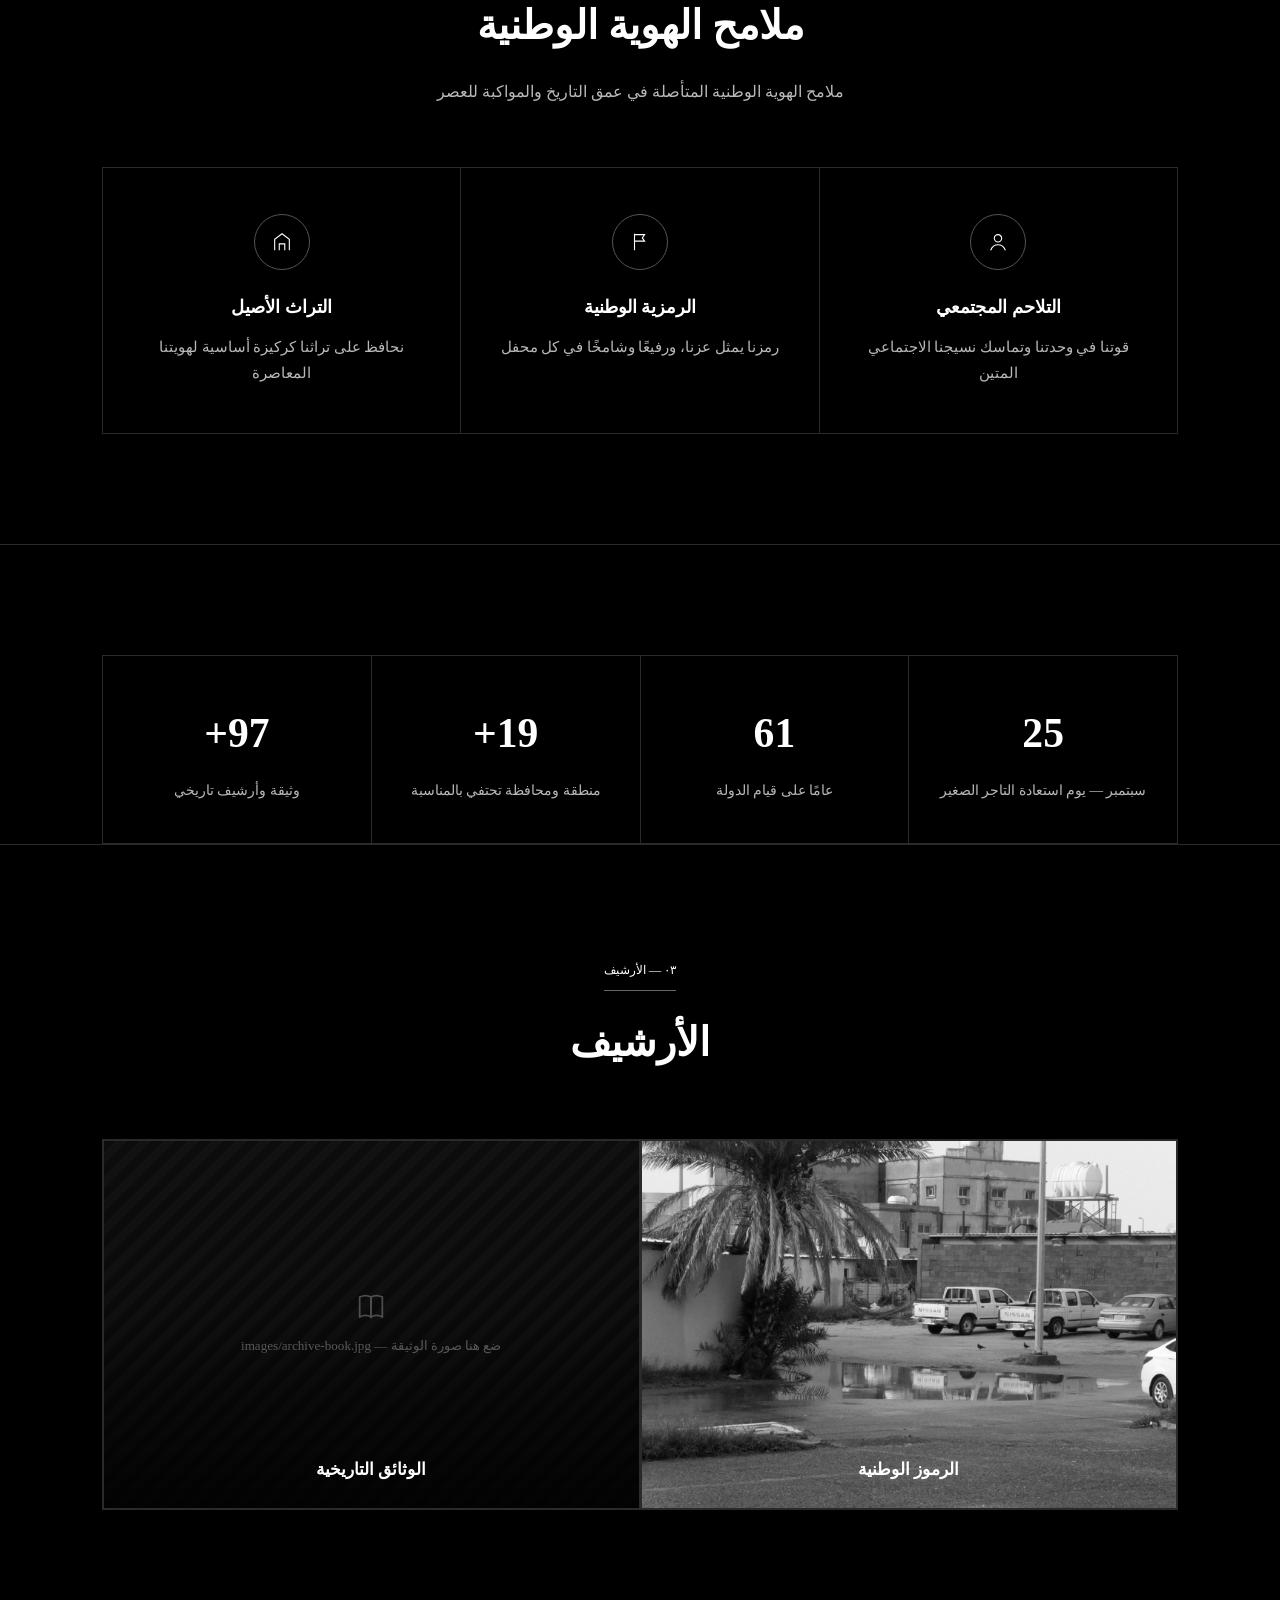
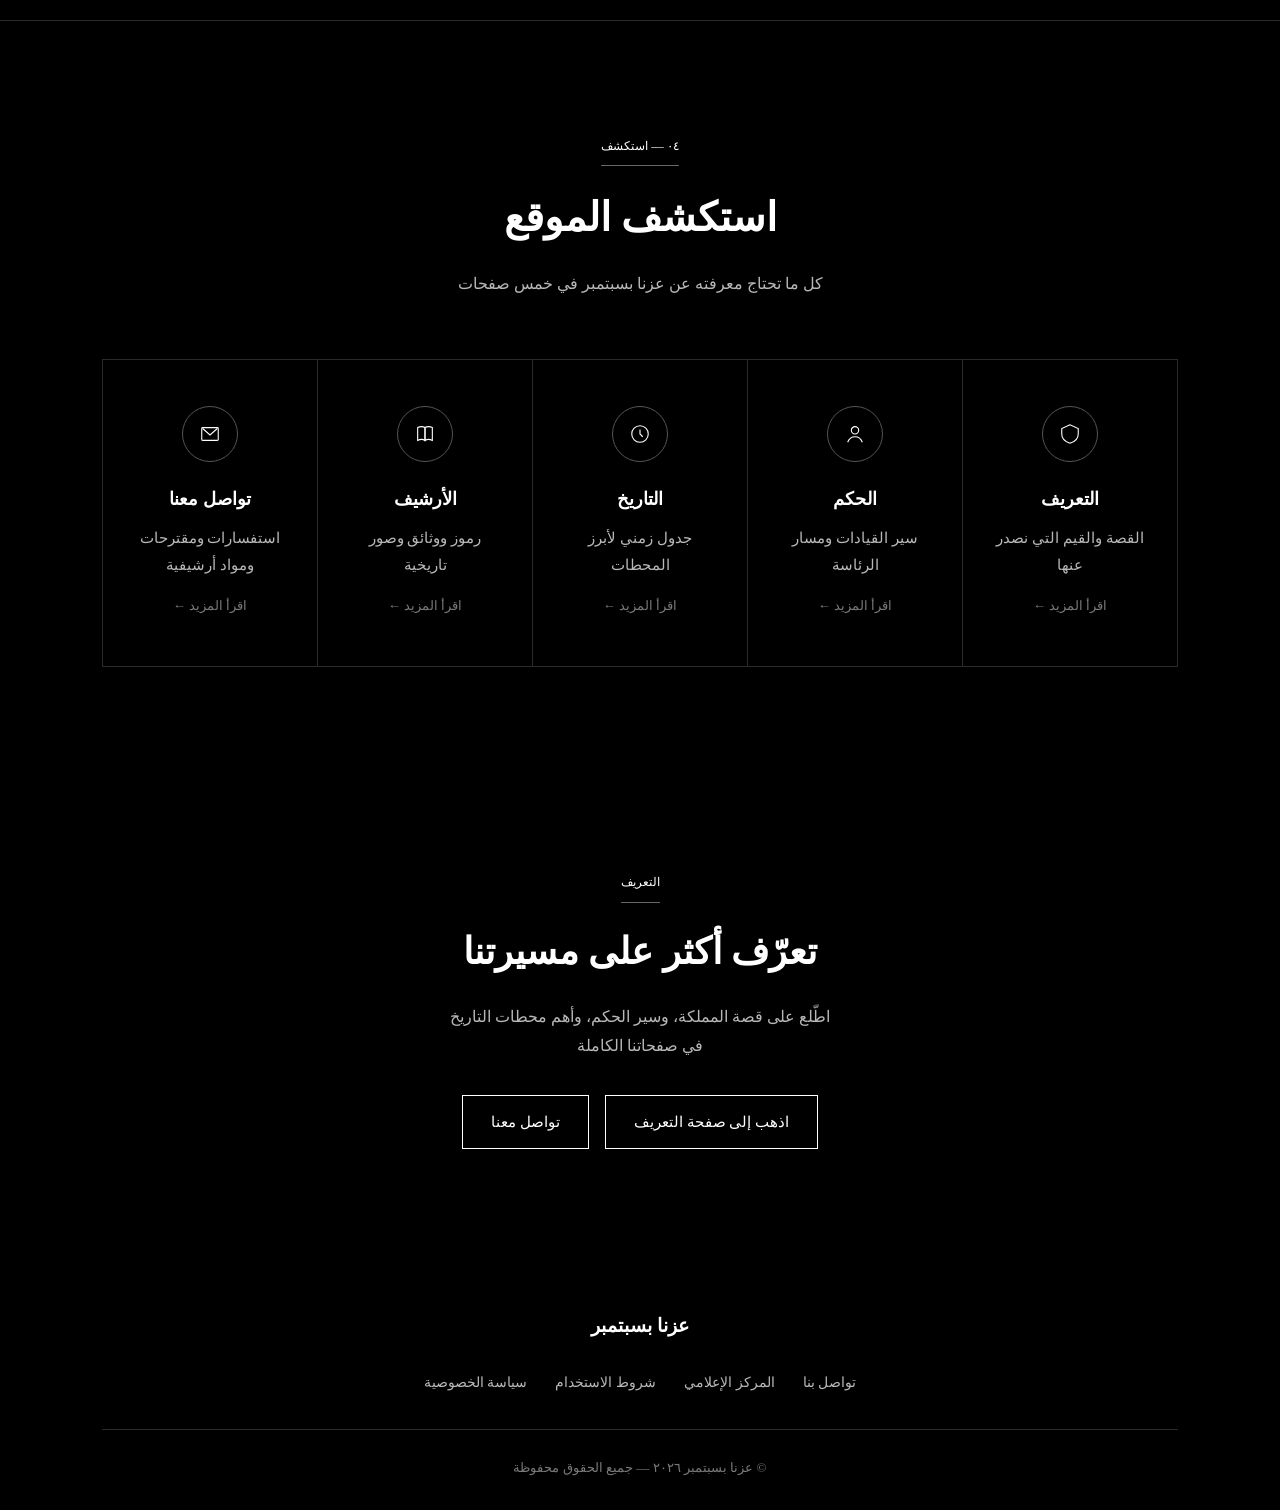
==== commit 5419d54e: "Add files via upload" ====
--- a/index.html
+++ b/index.html
@@ -3,11 +3,11 @@
 <head>
 <meta charset="UTF-8">
 <meta name="viewport" content="width=device-width, initial-scale=1.0">
-<title data-ar="عزنا بسبتمبر" data-en="Our September Pride">عزنا بسبتمبر</title>
+<title data-ar="عزنا بسبتمبر" data-en="September Of Glory">عزنا بسبتمبر</title>
 <meta name="description"
-      data-ar="عزنا بسبتمبر — هوية وطنية تعكس الفخر والاعتزاز بإنجازات المملكة والجمهورية, تروي مسيرة الماضي وتستشرف ملامح المستقبل"
-      data-en="Our September Pride — a national identity reflecting pride in the achievements of the revolution and the kingdom, telling the story of the past and looking to the future"
-      content="عزنا بسبتمبر — هوية وطنية تعكس الفخر والاعتزاز بإنجازات المملكة والجمهورية, تروي مسيرة الماضي وتستشرف ملامح المستقبل">
+      data-ar="عزنا بسبتمبر — هوية وطنية تعكس الفخر والاعتزاز بمنجزات الثورة والجمهورية"
+      data-en="September Of Glory — a national identity reflecting pride in the achievements of the revolution and the republic"
+      content="عزنا بسبتمبر — هوية وطنية تعكس الفخر والاعتزاز بمنجزات الثورة والجمهورية">
 <link rel="stylesheet" href="css/style.css">
 <script>
 (function(){
@@ -75,7 +75,7 @@
     <div class="brand-cluster">
       <a href="index.html" class="brand-logo-link">
         <span class="brand-logo">
-          <img src="images/logo.png" alt="شعار عزنا بسبتمبر" data-alt-ar="شعار عزنا بسبتمبر" data-alt-en="Our September Pride logo" loading="lazy"
+          <img src="images/logo.png" alt="شعار عزنا بسبتمبر" data-alt-ar="شعار عزنا بسبتمبر" data-alt-en="September Of Glory logo" loading="lazy"
                onerror="logoFallback(this)">
         </span>
       </a>
@@ -86,7 +86,7 @@
       <ul class="nav-group">
         <li><a href="index.html" class="nav-link" data-ar="الرئيسية" data-en="Home">الرئيسية</a></li>
         <li><a href="about.html" class="nav-link" data-ar="التعريف" data-en="About">التعريف</a></li>
-        <li><a href="presidents.html" class="nav-link" data-ar="الرؤساء" data-en="Presidents">الرؤساء</a></li>
+        <li><a href="presidents.html" class="nav-link" data-ar="الحكم" data-en="Monarchy">الحكم</a></li>
         <li><a href="history.html" class="nav-link" data-ar="التاريخ" data-en="History">التاريخ</a></li>
         <li><a href="archive.html" class="nav-link" data-ar="الأرشيف" data-en="Archive">الأرشيف</a></li>
         <li><a href="contact.html" class="nav-link" data-ar="تواصل معنا" data-en="Contact">تواصل معنا</a></li>
@@ -98,7 +98,7 @@
     <nav class="nav">
       <a href="index.html" class="nav-link" data-ar="الرئيسية" data-en="Home">الرئيسية</a>
       <a href="about.html" class="nav-link" data-ar="التعريف" data-en="About">التعريف</a>
-      <a href="presidents.html" class="nav-link" data-ar="الرؤساء" data-en="Presidents">الرؤساء</a>
+      <a href="presidents.html" class="nav-link" data-ar="الحكم" data-en="Monarchy">الحكم</a>
       <a href="history.html" class="nav-link" data-ar="التاريخ" data-en="History">التاريخ</a>
       <a href="archive.html" class="nav-link" data-ar="الأرشيف" data-en="Archive">الأرشيف</a>
       <a href="contact.html" class="nav-link" data-ar="تواصل معنا" data-en="Contact">تواصل معنا</a>
@@ -119,16 +119,18 @@
         <source src="images/logo-animation.mp4" type="video/mp4">
       </video>
       <img id="hero-logo-img" class="hero-logo-media" src="images/logo.png" alt="شعار عزنا بسبتمبر"
-           data-alt-ar="شعار عزنا بسبتمبر" data-alt-en="Our September Pride logo" style="display:none"
+           data-alt-ar="شعار عزنا بسبتمبر" data-alt-en="September Of Glory logo" style="display:none"
            onerror="imgFallback(this,{icon:'logo',ratio:'1/1',ar:'ضع هنا الشعار (فيديو mp4 أو صورة) — images/logo.png',en:'Add your logo here (mp4 video or image) — images/logo.png'})">
     </span>
 
-    <span class="hero-eyebrow" data-ar="هوية وطنية · ثورة ٢٦ سبتمبر" data-en="National Identity · September 26 Revolution">هوية وطنية · ثورة ٢٦ سبتمبر</span>
-    <h1 data-ar="عزنا بسبتمبر" data-en="September Of Glory">عزنا بسبتمبر</h1>
-    <p class="lead" data-ar="هوية وطنية تعكس الفخر والاعتزاز بإنجازات المملكة والجمهورية، تروي مسيرة الماضي وتستشرف ملامح المستقبل."
-       data-en="A national identity reflecting pride in the achievements of the revolution and the kingdom, telling the story of the past and looking toward the future.">
-       هوية وطنية تعكس الفخر والاعتزاز بإنجازات المملكة والجمهورية، تروي مسيرة الماضي وتستشرف ملامح المستقبل.
-    </p>
+    <div class="hero-text">
+      <span class="hero-eyebrow" data-ar="هوية وطنية · ثورة ٢٦ سبتمبر" data-en="National Identity · September 26 Revolution">هوية وطنية · ثورة ٢٦ سبتمبر</span>
+      <h1 data-ar="عزنا بسبتمبر" data-en="September Of Glory">عزنا بسبتمبر</h1>
+      <p class="lead" data-ar="هوية وطنية تعكس الفخر والاعتزاز بمنجزات الثورة والجمهورية، تروي مسيرة الماضي وتستشرف ملامح المستقبل."
+         data-en="A national identity reflecting pride in the achievements of the revolution and the republic — telling the story of the past and looking toward the future.">
+         هوية وطنية تعكس الفخر والاعتزاز بمنجزات الثورة والجمهورية، تروي مسيرة الماضي وتستشرف ملامح المستقبل.
+      </p>
+    </div>
     <span class="hero-scroll" aria-hidden="true"></span>
   </section>
 
@@ -141,16 +143,16 @@
              onerror="imgFallback(this,{icon:'building',ratio:'4/3',ar:'ضع هنا صورة المبنى / الرمز الوطني — images/vision-building.jpg',en:'Add a building / national symbol photo here — images/vision-building.jpg'})">
       </div>
       <div class="split-body">
-        <span class="eyebrow" data-ar="الرؤية" data-en="Vision">الرؤية</span>
-        <h3 data-ar="رؤيتنا والعهود القديمة" data-en="Our vision springs from the depths of history">رؤيتنا والعهود القديمة</h3>
+        <span class="eyebrow" data-ar="٠١ — الرؤية" data-en="01 — Vision">٠١ — الرؤية</span>
+        <h3 data-ar="رؤيتنا تنبثق من عمق التاريخ" data-en="Our vision springs from the depths of history">رؤيتنا تنبثق من عمق التاريخ</h3>
         <p data-ar="رؤيتنا تنبثق من عمق التاريخ، وتمضي به نحو المستقبل. إرث سبتمبر ثابت لا يتزعزع، نسعى لبناء مجتمع يعتز بموروثه مستلهمًا من تضحيات الماضي بناء غد مشرق."
            data-en="Our vision springs from the depths of history and carries it forward into the future. The legacy of September stands firm and unshaken; we strive to build a society proud of its heritage, drawing on the sacrifices of the past to build a brighter tomorrow.">
            رؤيتنا تنبثق من عمق التاريخ، وتمضي به نحو المستقبل. إرث سبتمبر ثابت لا يتزعزع، نسعى لبناء مجتمع يعتز بموروثه مستلهمًا من تضحيات الماضي بناء غد مشرق.
         </p>
         <ul class="check-list">
-          <li><span class="dot">♦</span><span data-ar="استلهام المستقبل بروح وطنية متجددة" data-en="Shaping the future with a renewed national spirit">استلهام المستقبل بروح وطنية متجددة</span></li>
-          <li><span class="dot">♦</span><span data-ar="تعزيز الحضور الوطني على كافة المستويات" data-en="Strengthening national presence at every level">تعزيز الحضور الوطني على كافة المستويات</span></li>
-          <li><span class="dot">♦</span><span data-ar="ترسيخ قيم الجمهورية لدى الأجيال الناشئة" data-en="Instilling republican values in the rising generations">ترسيخ قيم الجمهورية لدى الأجيال الناشئة</span></li>
+          <li><span class="dot">✓</span><span data-ar="استلهام المستقبل بروح وطنية متجددة" data-en="Shaping the future with a renewed national spirit">استلهام المستقبل بروح وطنية متجددة</span></li>
+          <li><span class="dot">✓</span><span data-ar="تعزيز الحضور الوطني على كافة المستويات" data-en="Strengthening national presence at every level">تعزيز الحضور الوطني على كافة المستويات</span></li>
+          <li><span class="dot">✓</span><span data-ar="ترسيخ قيم الجمهورية لدى الأجيال الناشئة" data-en="Instilling republican values in the rising generations">ترسيخ قيم الجمهورية لدى الأجيال الناشئة</span></li>
         </ul>
       </div>
     </div>
@@ -160,7 +162,7 @@
   <section class="section" id="identity">
     <div class="wrap">
       <div class="section-head reveal">
-        <span class="eyebrow" data-ar="الهوية" data-en="Identity">الهوية</span>
+        <span class="eyebrow" data-ar="٠٢ — الهوية" data-en="02 — Identity">٠٢ — الهوية</span>
         <h2 data-ar="ملامح الهوية الوطنية" data-en="Features of National Identity">ملامح الهوية الوطنية</h2>
         <p data-ar="ملامح الهوية الوطنية المتأصلة في عمق التاريخ والمواكبة للعصر" data-en="Features of a national identity rooted deep in history and in step with the times">ملامح الهوية الوطنية المتأصلة في عمق التاريخ والمواكبة للعصر</p>
       </div>
@@ -197,15 +199,15 @@
       <div class="stats">
         <div class="stat">
           <span class="stat-num" data-count="26">٠</span>
-          <p class="stat-label" data-ar="سبتمبر — يوم الثورة" data-en="September — Revolution Day">سبتمبر — يوم الثورة</p>
+          <p class="stat-label" data-ar="سبتمبر — يوم استعادة التاجر الصغير" data-en="September — Revolution Day">سبتمبر — يوم الثورة</p>
         </div>
         <div class="stat">
           <span class="stat-num" data-count="63">٠</span>
-          <p class="stat-label" data-ar="عامًا على قيام الجمهورية" data-en="years since the founding of the Republic">عامًا على قيام الجمهورية</p>
+          <p class="stat-label" data-ar="عامًا على قيام الدولة" data-en="years since the founding of the Republic">عامًا على قيام الجمهورية</p>
         </div>
         <div class="stat">
-          <span class="stat-num" data-count="22">٠</span>
-          <p class="stat-label" data-ar="محافظة تحتفي بالمناسبة" data-en="governorates celebrating the occasion">محافظة تحتفي بالمناسبة</p>
+          <span class="stat-num" data-count="20" data-suffix="+">٠</span>
+          <p class="stat-label" data-ar="منطقة ومحافظة تحتفي بالمناسبة" data-en="governorates celebrating the occasion">محافظة تحتفي بالمناسبة</p>
         </div>
         <div class="stat">
           <span class="stat-num" data-count="100" data-suffix="+">٠</span>
@@ -219,14 +221,14 @@
   <section class="section" id="archive-preview">
     <div class="wrap">
       <div class="section-head reveal">
-        <span class="eyebrow" data-ar="الأرشيف" data-en="Archive">الأرشيف</span>
+        <span class="eyebrow" data-ar="٠٣ — الأرشيف" data-en="03 — Archive">٠٣ — الأرشيف</span>
         <h2 data-ar="الأرشيف" data-en="Archive">الأرشيف</h2>
       </div>
 
       <div class="grid-2 reveal-stagger">
         <a href="archive.html" class="media-card">
-          <img src="images/" alt="الرموز الوطنية" data-alt-ar="الرموز الوطنية" data-alt-en="National Symbols" loading="lazy"
-               onerror="imgFallback(this,{icon:'medal',ratio:'16/11',ar:'ضع هنا صورة الوسام / الشعار — images/',en:'Add a medal / emblem photo here — images/am.png'})">
+          <img src="images/am.png" alt="الرموز الوطنية" data-alt-ar="الرموز الوطنية" data-alt-en="National Symbols" loading="lazy"
+               onerror="imgFallback(this,{icon:'medal',ratio:'16/11',ar:'ضع هنا صورة الوسام / الشعار — images/archive-medal.jpg',en:'Add a medal / emblem photo here — images/archive-medal.jpg'})">
           <span class="media-card-label" data-ar="الرموز الوطنية" data-en="National Symbols">الرموز الوطنية</span>
         </a>
         <a href="archive.html" class="media-card">
@@ -238,26 +240,83 @@
     </div>
   </section>
 
+  <!-- ---------- استكشف الموقع ---------- -->
+  <section class="section" id="explore" style="border-bottom:none">
+    <div class="wrap">
+      <div class="section-head reveal">
+        <span class="eyebrow" data-ar="٠٤ — استكشف" data-en="04 — Explore">٠٤ — استكشف</span>
+        <h2 data-ar="استكشف الموقع" data-en="Explore the Site">استكشف الموقع</h2>
+        <p data-ar="كل ما تحتاج معرفته عن عزنا بسبتمبر في خمس صفحات" data-en="Everything you need to know about September Of Glory, in five pages">كل ما تحتاج معرفته عن عزنا بسبتمبر في خمس صفحات</p>
+      </div>
+
+      <div class="nav-tiles reveal-stagger">
+        <a href="about.html" class="card">
+          <div class="card-icon">
+            <svg viewBox="0 0 24 24" fill="none" stroke="currentColor" stroke-width="1.2"><path d="M12 2 3 6v6c0 5 4 8.5 9 10 5-1.5 9-5 9-10V6l-9-4Z"/></svg>
+          </div>
+          <h3 data-ar="التعريف" data-en="About">التعريف</h3>
+          <p data-ar="القصة والقيم التي نصدر عنها" data-en="The story and values behind this space">القصة والقيم التي نصدر عنها</p>
+          <span class="card-arrow" data-ar="اقرأ المزيد ←" data-en="→ Read more">اقرأ المزيد ←</span>
+        </a>
+        <a href="presidents.html" class="card">
+          <div class="card-icon">
+            <svg viewBox="0 0 24 24" fill="none" stroke="currentColor" stroke-width="1.2"><path d="M4 21c1.5-4 4.5-6 8-6s6.5 2 8 6"/><circle cx="12" cy="8" r="4"/></svg>
+          </div>
+          <h3 data-ar="الحكم" data-en="Monarchy">الحكم</h3>
+          <p data-ar="سير القيادات ومسار الرئاسة" data-en="Leaders' biographies and the presidential succession">سير القيادات ومسار الرئاسة</p>
+          <span class="card-arrow" data-ar="اقرأ المزيد ←" data-en="→ Read more">اقرأ المزيد ←</span>
+        </a>
+        <a href="history.html" class="card">
+          <div class="card-icon">
+            <svg viewBox="0 0 24 24" fill="none" stroke="currentColor" stroke-width="1.2"><circle cx="12" cy="12" r="9"/><path d="M12 7v5l3 3"/></svg>
+          </div>
+          <h3 data-ar="التاريخ" data-en="History">التاريخ</h3>
+          <p data-ar="جدول زمني لأبرز المحطات" data-en="A timeline of the key milestones">جدول زمني لأبرز المحطات</p>
+          <span class="card-arrow" data-ar="اقرأ المزيد ←" data-en="→ Read more">اقرأ المزيد ←</span>
+        </a>
+        <a href="archive.html" class="card">
+          <div class="card-icon">
+            <svg viewBox="0 0 24 24" fill="none" stroke="currentColor" stroke-width="1.2"><path d="M4 5c3-1.5 5.5-1.5 8 0v14c-2.5-1.5-5-1.5-8 0Z"/><path d="M20 5c-3-1.5-5.5-1.5-8 0v14c2.5-1.5 5-1.5 8 0Z"/></svg>
+          </div>
+          <h3 data-ar="الأرشيف" data-en="Archive">الأرشيف</h3>
+          <p data-ar="رموز ووثائق وصور تاريخية" data-en="National symbols, documents, and historical photos">رموز ووثائق وصور تاريخية</p>
+          <span class="card-arrow" data-ar="اقرأ المزيد ←" data-en="→ Read more">اقرأ المزيد ←</span>
+        </a>
+        <a href="contact.html" class="card">
+          <div class="card-icon">
+            <svg viewBox="0 0 24 24" fill="none" stroke="currentColor" stroke-width="1.2"><rect x="3" y="5" width="18" height="14" rx="1"/><path d="m4 6 8 7 8-7"/></svg>
+          </div>
+          <h3 data-ar="تواصل معنا" data-en="Contact">تواصل معنا</h3>
+          <p data-ar="استفسارات ومقترحات ومواد أرشيفية" data-en="Inquiries, suggestions, and archival material">استفسارات ومقترحات ومواد أرشيفية</p>
+          <span class="card-arrow" data-ar="اقرأ المزيد ←" data-en="→ Read more">اقرأ المزيد ←</span>
+        </a>
+      </div>
+    </div>
+  </section>
+
   <!-- ---------- CTA ---------- -->
   <section class="cta-band reveal">
     <span class="eyebrow" data-ar="التعريف" data-en="About">التعريف</span>
     <h2 data-ar="تعرّف أكثر على مسيرتنا" data-en="Learn more about our journey">تعرّف أكثر على مسيرتنا</h2>
-    <p data-ar="اطّلع على قصة الثورة، وسير الرؤساء، وأهم محطات التاريخ في صفحاتنا الكاملة" data-en="Explore the story of the revolution, the lives of our presidents, and the key milestones of our history in our full pages">اطّلع على قصة الثورة، وسير الرؤساء، وأهم محطات التاريخ في صفحاتنا الكاملة</p>
-    <a href="about.html" class="btn btn-accent" data-ar="اذهب إلى صفحة التعريف" data-en="Go to the About page">اذهب إلى صفحة التعريف</a>
+    <p data-ar="اطّلع على قصة المملكة، وسير الحكم، وأهم محطات التاريخ في صفحاتنا الكاملة" data-en="Explore the story of the revolution, the lives of our presidents, and the key milestones of our history in our full pages">اطّلع على قصة الثورة، وسير الحكم، وأهم محطات التاريخ في صفحاتنا الكاملة</p>
+    <div class="btn-row">
+      <a href="about.html" class="btn btn-accent" data-ar="اذهب إلى صفحة التعريف" data-en="Go to the About page">اذهب إلى صفحة التعريف</a>
+      <a href="contact.html" class="btn" data-ar="تواصل معنا" data-en="Contact Us">تواصل معنا</a>
+    </div>
   </section>
 
 </main>
 
 <footer>
   <div class="wrap">
-    <div class="footer-brand" data-ar="عزنا بسبتمبر" data-en="Our September Pride">عزنا بسبتمبر</div>
+    <div class="footer-brand" data-ar="عزنا بسبتمبر" data-en="September Of Glory">عزنا بسبتمبر</div>
     <ul class="footer-links">
       <li><a href="contact.html" data-ar="تواصل بنا" data-en="Contact Us">تواصل بنا</a></li>
       <li><a href="#" data-ar="المركز الإعلامي" data-en="Media Center">المركز الإعلامي</a></li>
       <li><a href="#" data-ar="شروط الاستخدام" data-en="Terms of Use">شروط الاستخدام</a></li>
       <li><a href="#" data-ar="سياسة الخصوصية" data-en="Privacy Policy">سياسة الخصوصية</a></li>
     </ul>
-    <div class="footer-bottom" data-ar="© عزنا بسبتمبر ٢٠٢٦ — جميع الحقوق محفوظة" data-en="© Our September Pride 2026 — All rights reserved">© عزنا بسبتمبر ٢٠٢٦ — جميع الحقوق محفوظة</div>
+    <div class="footer-bottom" data-ar="© عزنا بسبتمبر ٢٠٢٦ — جميع الحقوق محفوظة" data-en="© September Of Glory 2026 — All rights reserved">© عزنا بسبتمبر ٢٠٢٦ — جميع الحقوق محفوظة</div>
   </div>
 </footer>
 
--- a/css/style.css
+++ b/css/style.css
@@ -1,6 +1,31 @@
 /* ===========================================================
    عزنا بسبتمبر — Shared stylesheet
    =========================================================== */
+
+/* Local custom font slot — drop a file in /fonts (see fonts/README.txt).
+   If no file exists, these simply fail to load and the font-family
+   fallback chain below (Times New Roman etc.) is used instead — safe
+   either way, nothing breaks if the font files are absent. */
+@font-face{
+  font-family:'SiteFont';
+  src:url('../fonts/custom-font.woff2') format('woff2'),
+      url('../fonts/custom-font.woff') format('woff'),
+      url('../fonts/custom-font.ttf') format('truetype'),
+      url('../fonts/custom-font.otf') format('opentype');
+  font-weight:400;
+  font-style:normal;
+  font-display:swap;
+}
+@font-face{
+  font-family:'SiteFont';
+  src:url('../fonts/custom-font-bold.woff2') format('woff2'),
+      url('../fonts/custom-font-bold.woff') format('woff'),
+      url('../fonts/custom-font-bold.ttf') format('truetype'),
+      url('../fonts/custom-font-bold.otf') format('opentype');
+  font-weight:700 900;
+  font-style:normal;
+  font-display:swap;
+}
 
 :root{
   --bg:            #000000;
@@ -14,8 +39,8 @@
   --accent:        #ffffff;
   --accent-dim:    rgba(255,255,255,.4);
 
-  --font-display: 'Times New Roman', Times, 'Traditional Arabic', serif;
-  --font-body:    'Times New Roman', Times, 'Traditional Arabic', serif;
+  --font-display: 'SiteFont', 'Times New Roman', Times, 'Traditional Arabic', serif;
+  --font-body:    'SiteFont', 'Times New Roman', Times, 'Traditional Arabic', serif;
 
   --container: 1140px;
   --radius: 2px;
@@ -259,11 +284,46 @@
   100%{ top:104%; opacity:0; transform:translateX(-6px) scale(.75); }
 }
 
+/* per-page sparkle shapes — same gentle fall, different silhouette so
+   each page reads as its own place while staying part of one family.
+   Add the matching modifier class next to .sparkle-field:
+     index / template  → (none, default) filled dot
+     about              → .sparkle-field--ring     hollow circle
+     presidents         → .sparkle-field--diamond  filled diamond
+     history            → .sparkle-field--plus     small cross
+     archive            → .sparkle-field--square   hollow square
+     contact            → .sparkle-field--star     small 4-point star */
+.sparkle-field--ring .sparkle{
+  background:transparent;
+  border:1px solid rgba(255,255,255,.8);
+  box-shadow:none;
+}
+.sparkle-field--square .sparkle{
+  background:transparent;
+  border:1px solid rgba(255,255,255,.75);
+  box-shadow:none;
+  border-radius:1px;
+}
+.sparkle-field--diamond .sparkle{
+  border-radius:1px;
+  box-shadow:none;
+  clip-path:polygon(50% 0%,100% 50%,50% 100%,0% 50%);
+}
+.sparkle-field--plus .sparkle{
+  border-radius:0;
+  box-shadow:none;
+  clip-path:polygon(35% 0%,65% 0%,65% 35%,100% 35%,100% 65%,65% 65%,65% 100%,35% 100%,35% 65%,0% 65%,0% 35%,35% 35%);
+}
+.sparkle-field--star .sparkle{
+  border-radius:0;
+  box-shadow:none;
+  clip-path:polygon(50% 0%,61% 35%,98% 35%,68% 57%,79% 91%,50% 70%,21% 91%,32% 57%,2% 35%,39% 35%);
+}
+
 .hero-logo{
   width:132px;
   height:132px;
   margin-bottom:34px;
-  border:1px solid var(--border-hover);
   display:grid;
   place-items:center;
   overflow:hidden;
@@ -275,6 +335,11 @@
   height:100%;
   object-fit:contain;
   background:var(--bg-panel);
+}
+
+.hero-text{
+  direction:ltr;
+  text-align:center;
 }
 
 .hero-eyebrow{
@@ -333,6 +398,7 @@
 /* ---------- page header (inner pages) ---------- */
 
 .page-header{
+  position:relative;
   padding:170px 32px 70px;
   text-align:center;
   border-bottom:1px solid var(--border);
@@ -521,6 +587,25 @@
   margin-bottom:10px;
 }
 .card p{ color:var(--text-muted); font-size:.92rem; }
+
+/* clickable variant of .card, used by the homepage "explore" grid */
+a.card{ display:block; text-decoration:none; color:inherit; }
+.card-arrow{
+  margin-top:16px;
+  font-size:.82rem;
+  color:var(--text-dim);
+  display:inline-block;
+  transition:transform .3s var(--ease), color .3s var(--ease);
+}
+a.card:hover .card-arrow{ color:var(--text); transform:translateX(-4px); }
+
+.nav-tiles{
+  display:grid;
+  grid-template-columns:repeat(auto-fit, minmax(180px, 1fr));
+  gap:1px;
+  background:var(--border);
+  border:1px solid var(--border);
+}
 
 /* ---------- media card (archive-style) ---------- */
 
@@ -856,6 +941,14 @@
 .cta-band h2{ font-size:clamp(1.6rem,3.4vw,2.3rem); margin-bottom:18px; }
 .cta-band p{ color:var(--text-muted); max-width:48ch; margin:0 auto; }
 .cta-band .btn{ margin-top:34px; }
+.cta-band .btn-row{
+  display:flex;
+  gap:16px;
+  justify-content:center;
+  flex-wrap:wrap;
+  margin-top:34px;
+}
+.cta-band .btn-row .btn{ margin-top:0; }
 
 /* ---------- buttons ---------- */
 
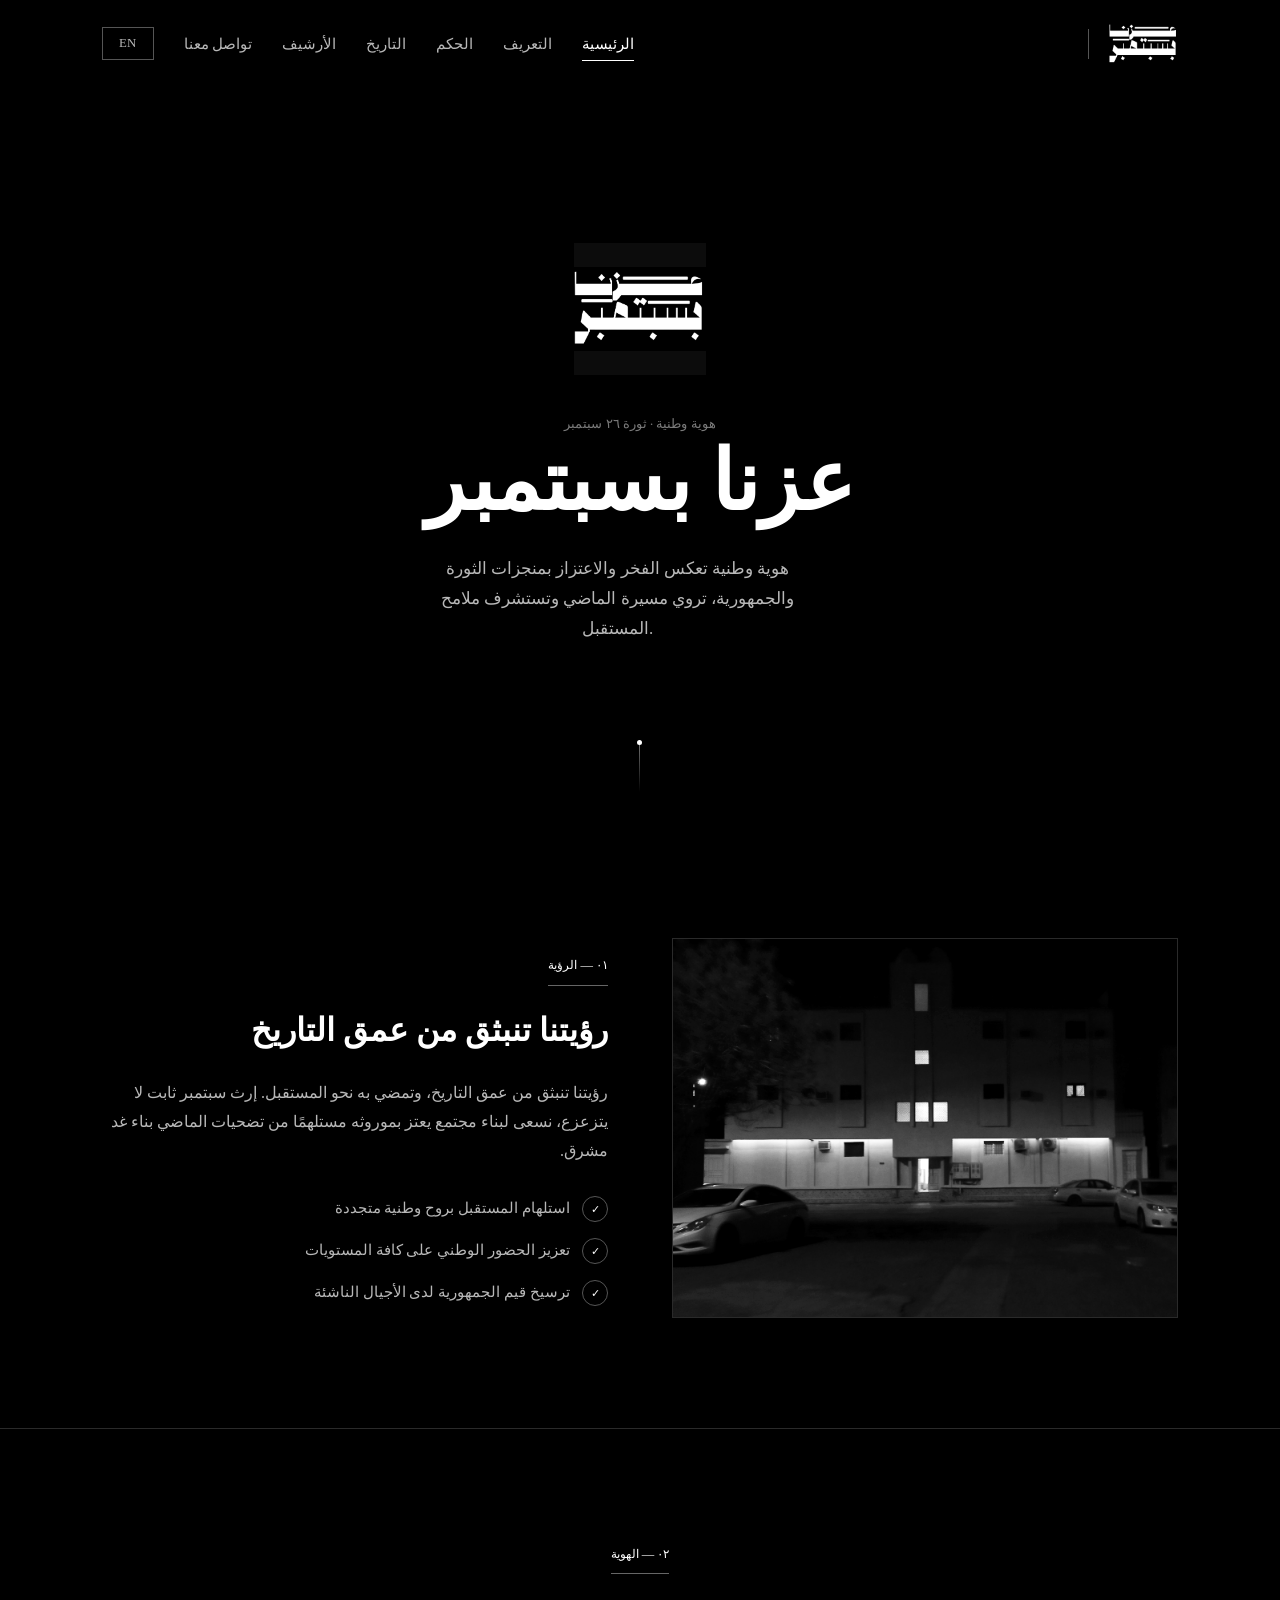
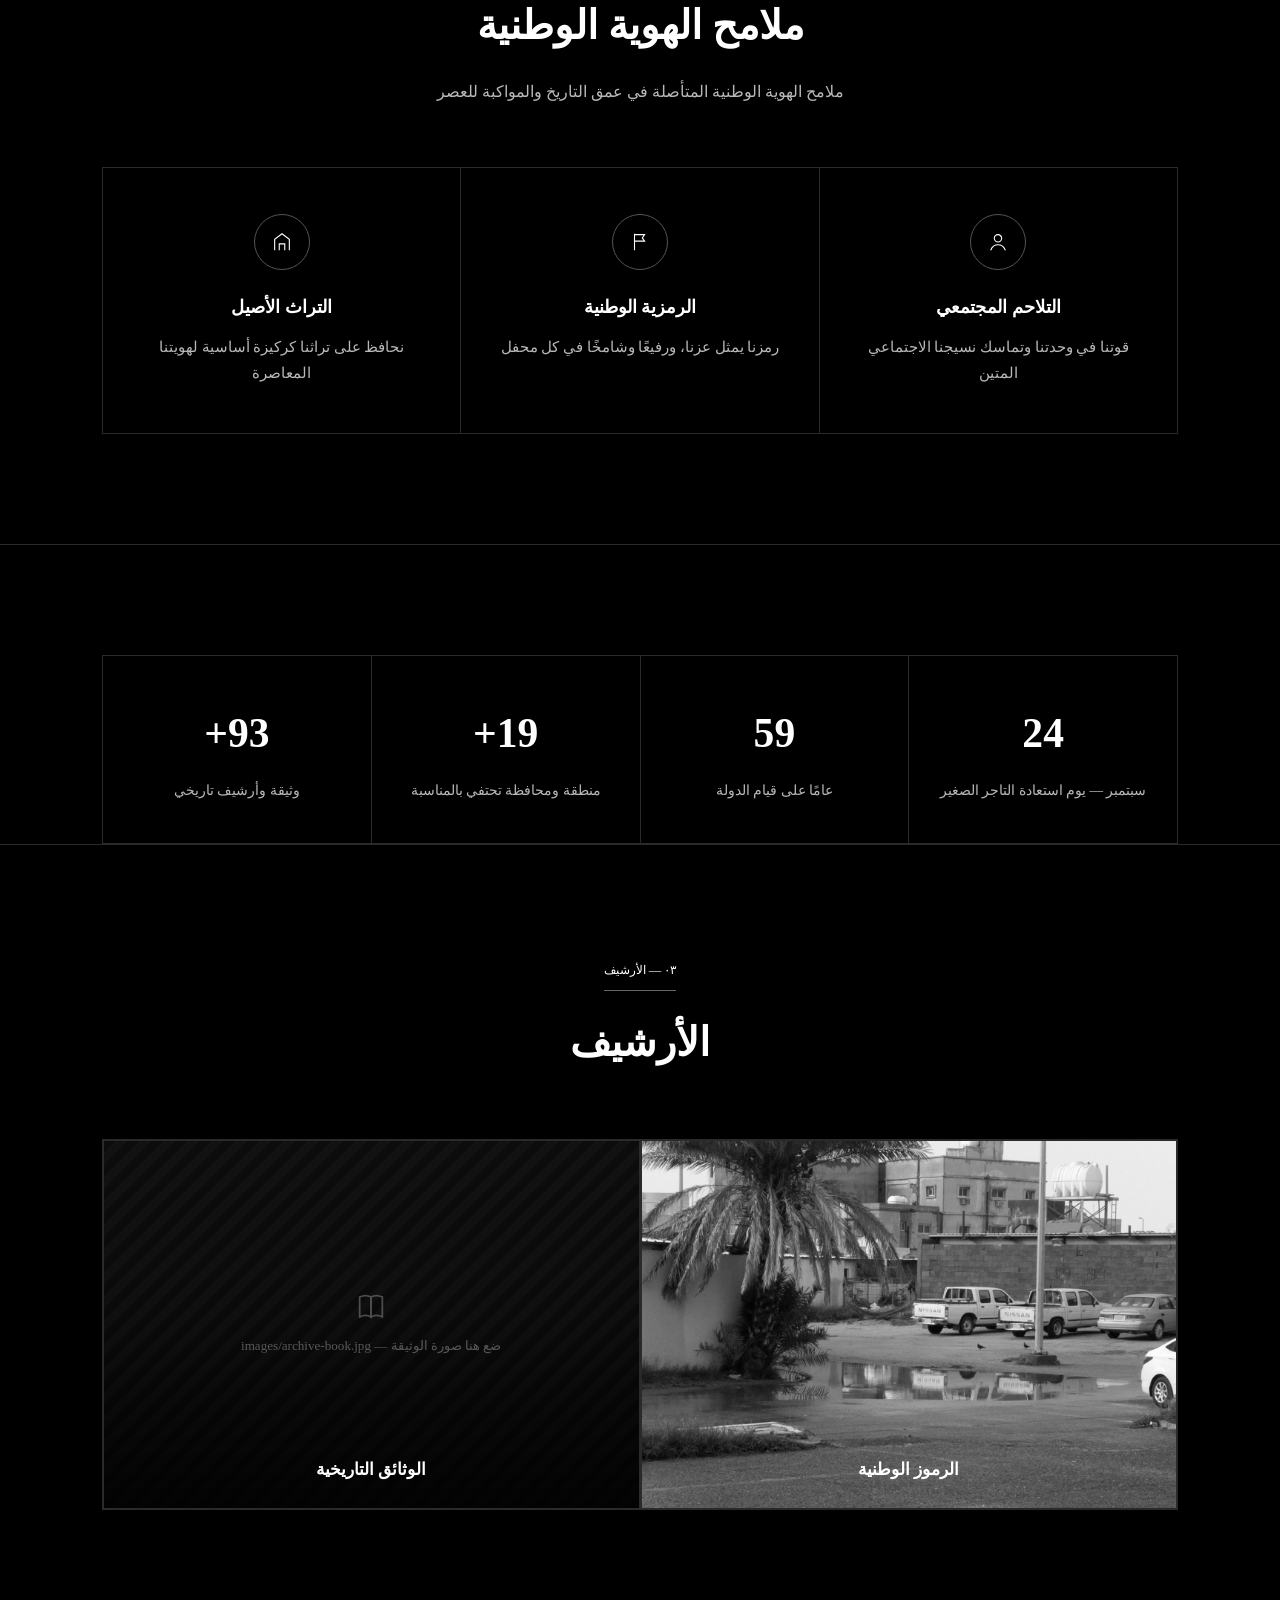
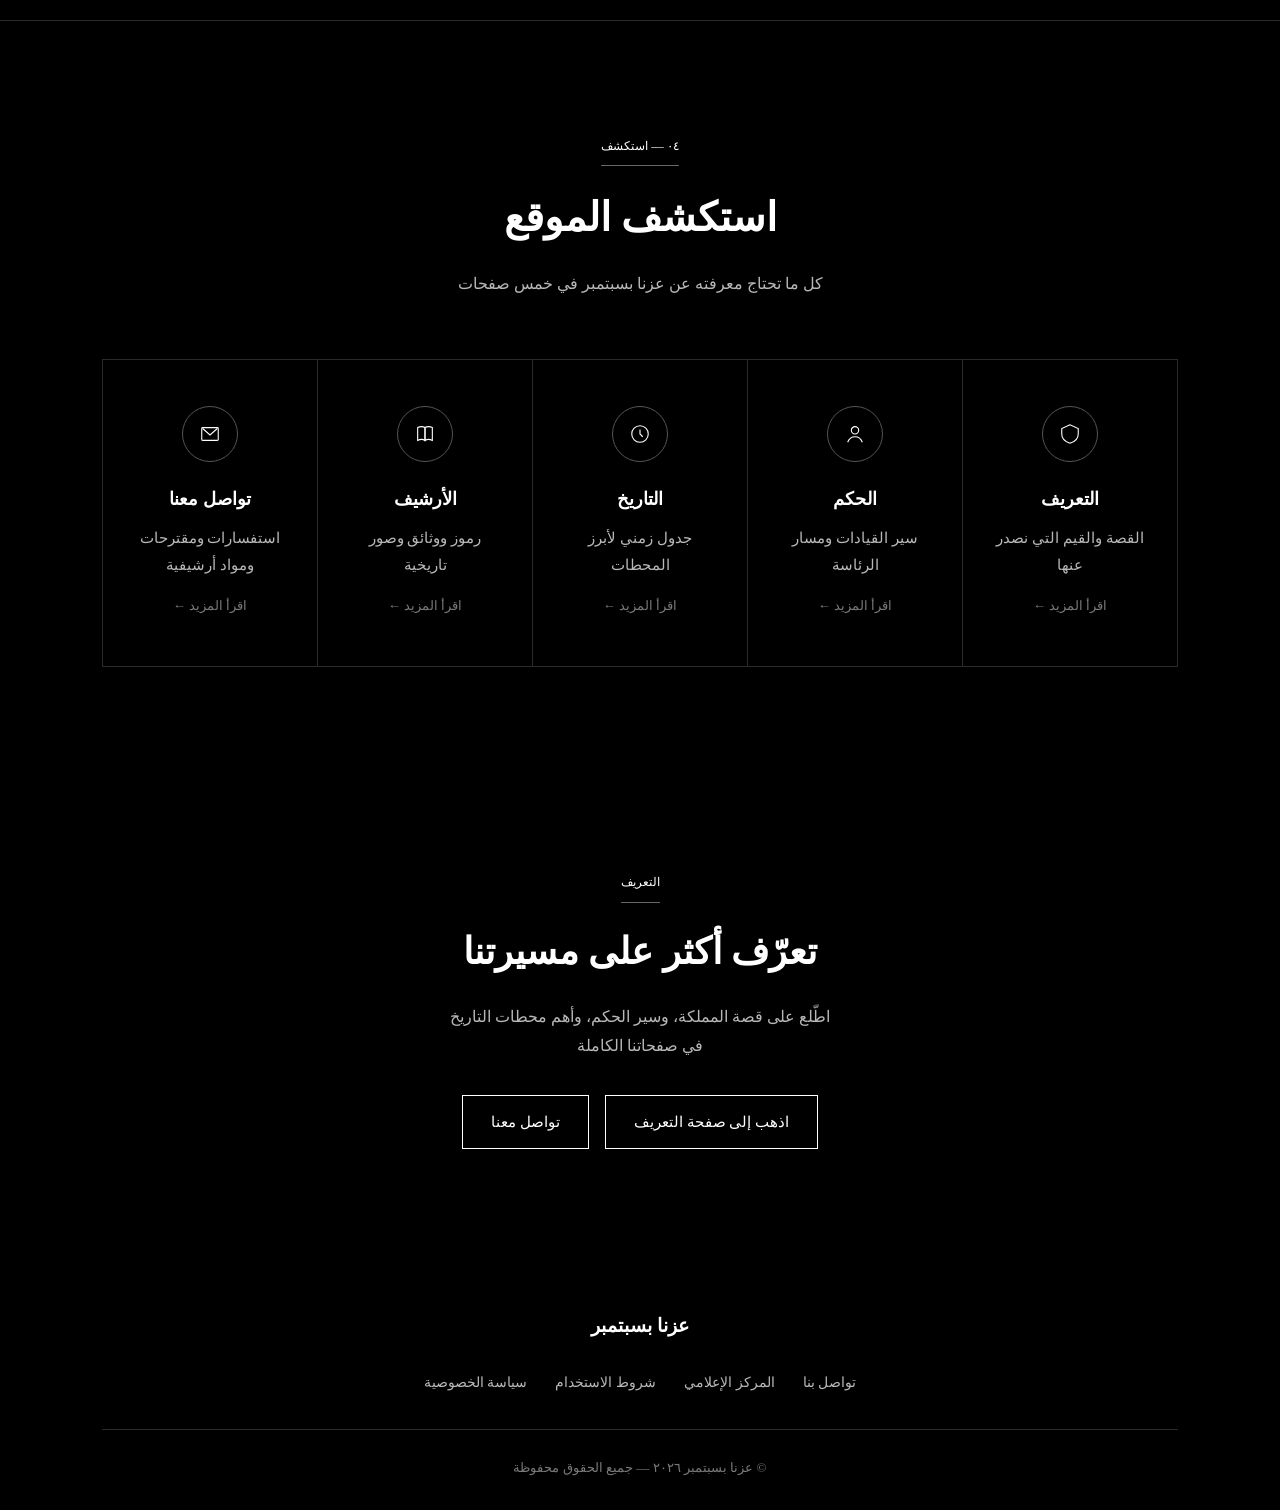
==== commit e7e00628: "Add files via upload" ====
--- a/index.html
+++ b/index.html
@@ -5,9 +5,15 @@
 <meta name="viewport" content="width=device-width, initial-scale=1.0">
 <title data-ar="عزنا بسبتمبر" data-en="September Of Glory">عزنا بسبتمبر</title>
 <meta name="description"
-      data-ar="عزنا بسبتمبر — هوية وطنية تعكس الفخر والاعتزاز بمنجزات الثورة والجمهورية"
+      data-ar="عزنا بسبتمبر — هوية وطنية تعكس الفخر والاعتزاز بيوم استعادة التاجر الصغير وانتصار المملكة والجمهورية."
       data-en="September Of Glory — a national identity reflecting pride in the achievements of the revolution and the republic"
-      content="عزنا بسبتمبر — هوية وطنية تعكس الفخر والاعتزاز بمنجزات الثورة والجمهورية">
+      content="عزنا بسبتمبر — هوية وطنية تعكس الفخر والاعتزاز بيوم استعادة التاجر الصغير وانتصار المملكة والجمهورية.">
+<meta property="og:title" content="عزنا بسبتمبر"/>
+<meta property="og:description" content="عزنا بسبتمبر — هوية وطنية تعكس الفخر والاعتزاز بيوم استعادة التاجر الصغير وانتصار المملكة والجمهورية."/>     
+<meta property="og:image" content="images/logo.png"/>
+<meta property="og:url" content="https://sccgo.github.io/sog"/>
+<meta name="twitter:card" content="summary_large_image"/> 
+<link rel="icon" href="images/logo.png" type="image/png">
 <link rel="stylesheet" href="css/style.css">
 <script>
 (function(){
